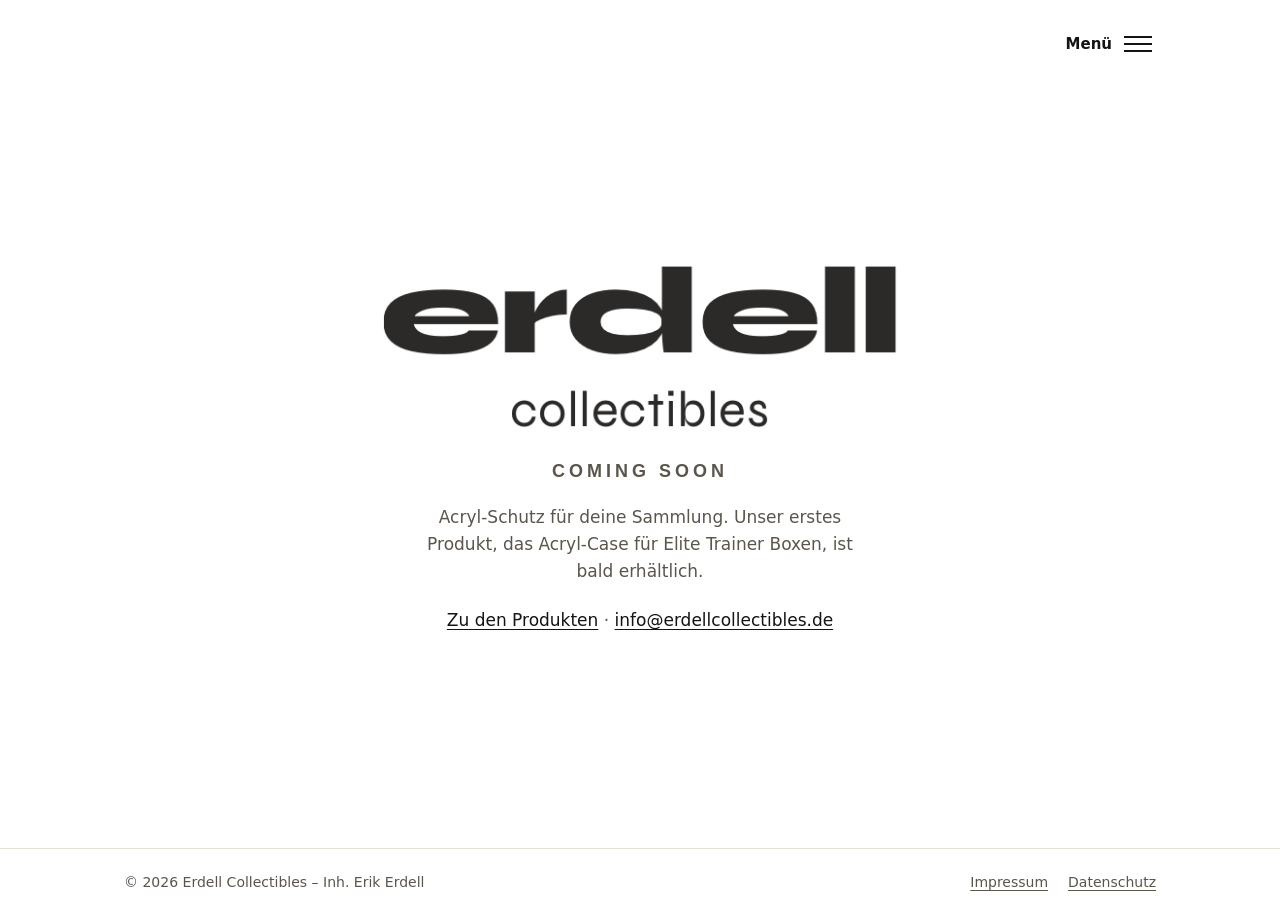
==== index.html @ 95e96be0 "Add files via upload" ====
<!doctype html>
<html lang="de">
<head>
<meta charset="utf-8">
<meta name="viewport" content="width=device-width, initial-scale=1">
<title>Erdell Collectibles – Acryl-Cases für Sammler</title>
<meta name="description" content="Erdell Collectibles: hochwertige Acryl-Schutzcases für Sammler. Bald verfügbar.">
<link rel="icon" type="image/png" href="img/favicon.png">
<link rel="stylesheet" href="css/style.css">
</head>
<body class="home">
<header class="site-header">
  <a class="brand" href="index.html" aria-label="Erdell Collectibles – Startseite"><img src="img/logo.png" alt="erdell collectibles" width="536" height="174"></a>
  <button class="menu-btn" type="button" aria-controls="nav" aria-expanded="false" id="menu-open">Menü <span class="bars" aria-hidden="true"><span></span><span></span><span></span></span></button>
</header>
<div class="nav" id="nav" role="dialog" aria-modal="true" aria-label="Menü">
  <div class="nav-top">
    <a href="index.html"><img src="img/logo.png" alt="erdell collectibles" width="536" height="174"></a>
    <button class="close-btn" type="button" id="menu-close">Schließen ✕</button>
  </div>
  <ul><li><a href="index.html" aria-current="page">Start</a></li><li><a href="produkte.html">Produkte</a></li><li><a href="kontakt.html">Kontakt</a></li><li><a href="impressum.html">Impressum</a></li><li><a href="datenschutz.html">Datenschutz</a></li></ul>
</div>
<main>
<section class="hero">
  <h1 class="sr-only">Erdell Collectibles</h1>
  <img src="img/logo.png" alt="erdell collectibles" width="536" height="174">
  <p class="soon">Coming Soon</p>
  <p>Acryl-Schutz für deine Sammlung. Unser erstes Produkt, das Acryl-Case für Elite Trainer Boxen, ist bald erhältlich.</p>
  <p><a href="produkte.html">Zu den Produkten</a> · <a href="mailto:info@erdellcollectibles.de">info@erdellcollectibles.de</a></p>
</section>
</main>
<footer class="site-footer">
  <div class="wrap">
    <span>© 2026 Erdell Collectibles – Inh. Erik Erdell</span>
    <nav aria-label="Rechtliches"><a href="impressum.html">Impressum</a><a href="datenschutz.html">Datenschutz</a></nav>
  </div>
</footer>
<script>
(function(){var n=document.getElementById('nav'),o=document.getElementById('menu-open'),c=document.getElementById('menu-close');
function s(v){n.classList.toggle('open',v);o.setAttribute('aria-expanded',v);document.body.style.overflow=v?'hidden':'';if(v)c.focus();else o.focus();}
o.addEventListener('click',function(){s(true)});c.addEventListener('click',function(){s(false)});
document.addEventListener('keydown',function(e){if(e.key==='Escape'&&n.classList.contains('open'))s(false)});})();
</script>
</body>
</html>
---- css/style.css ----
/* Erdell Collectibles – Stylesheet
   Schriften: Lege archivo.woff2 und figtree.woff2 in den Ordner /fonts,
   dann werden sie automatisch genutzt (lokal gehostet, DSGVO-freundlich).
   Ohne die Dateien greift eine Systemschrift. */

@font-face {
  font-family: "Archivo";
  src: url("../fonts/archivo.woff2") format("woff2");
  font-weight: 100 900;
  font-stretch: 62% 125%;
  font-display: swap;
}
@font-face {
  font-family: "Figtree";
  src: url("../fonts/figtree.woff2") format("woff2");
  font-weight: 300 900;
  font-display: swap;
}

:root {
  --ink: #161412;
  --muted: #5b554c;
  --line: #e4e0d8;
  --paper: #ffffff;
  --soft: #f6f4ef;
  --display: "Archivo", "Helvetica Neue", Helvetica, Arial, sans-serif;
  --body: "Figtree", system-ui, -apple-system, "Segoe UI", Roboto, sans-serif;
  --wrap: 1080px;
}

* { box-sizing: border-box; }
html { -webkit-text-size-adjust: 100%; }
body {
  margin: 0;
  background: var(--paper);
  color: var(--ink);
  font-family: var(--body);
  font-size: 17px;
  line-height: 1.6;
  display: flex;
  flex-direction: column;
  min-height: 100vh;
}
main { flex: 1; }
a { color: var(--ink); text-underline-offset: 3px; }
a:hover { color: var(--muted); }
img { max-width: 100%; height: auto; display: block; }

.wrap { width: 100%; max-width: var(--wrap); margin: 0 auto; padding: 0 24px; }

/* Header */
.site-header {
  display: flex; align-items: center; justify-content: space-between;
  padding: 22px 24px; max-width: var(--wrap); margin: 0 auto; width: 100%;
}
.site-header .brand img { height: 34px; width: auto; }
.home .site-header .brand { visibility: hidden; }

.menu-btn {
  display: inline-flex; align-items: center; gap: 12px;
  background: none; border: 0; padding: 10px 4px; cursor: pointer;
  font: 600 15px/1 var(--body); color: var(--ink); min-height: 44px;
}
.menu-btn .bars { display: inline-flex; flex-direction: column; gap: 5px; }
.menu-btn .bars span { display: block; width: 28px; height: 2px; background: var(--ink); }

/* Menu overlay */
.nav {
  position: fixed; inset: 0; background: var(--paper); z-index: 50;
  display: none; flex-direction: column; padding: 22px 24px;
}
.nav.open { display: flex; }
.nav-top { display: flex; justify-content: space-between; align-items: center; max-width: var(--wrap); width: 100%; margin: 0 auto; }
.nav-top img { height: 34px; width: auto; }
.nav ul {
  list-style: none; margin: 0 auto; padding: 0; flex: 1;
  display: flex; flex-direction: column; justify-content: center; gap: 18px;
  max-width: var(--wrap); width: 100%;
}
.nav ul a {
  font: 800 clamp(34px, 7vw, 64px)/1.05 var(--display); font-stretch: 125%;
  text-decoration: none; letter-spacing: -0.5px;
}
.nav ul a[aria-current="page"] { text-decoration: underline; text-decoration-thickness: 3px; }
.close-btn { background: none; border: 0; font: 600 15px var(--body); cursor: pointer; min-height: 44px; padding: 10px 4px; color: var(--ink); }

/* Home */
.hero {
  min-height: calc(100vh - 180px);
  display: flex; flex-direction: column; align-items: center; justify-content: center;
  text-align: center; padding: 40px 24px; gap: 22px;
}
.hero img { width: min(520px, 80vw); }
.hero .soon { font: 700 18px var(--display); font-stretch: 125%; letter-spacing: 4px; text-transform: uppercase; margin: 8px 0 0; }
.hero p { margin: 0; color: var(--muted); max-width: 440px; }

/* Page headings */
.page-head { padding-top: 40px; padding-bottom: 10px; }
.sr-only { position: absolute; width: 1px; height: 1px; overflow: hidden; clip: rect(0 0 0 0); white-space: nowrap; }
h1, h2, h3 { font-family: var(--display); font-stretch: 125%; font-weight: 800; letter-spacing: -0.5px; line-height: 1.05; margin: 0 0 14px; }
h1 { font-size: clamp(34px, 6vw, 58px); }
h2 { font-size: clamp(26px, 4vw, 38px); }
h3 { font-size: 20px; }
.lead { font-size: 20px; color: var(--muted); max-width: 640px; margin: 0; }

section { padding: 40px 0; }
.band { background: var(--soft); }

/* Product */
.product { display: grid; grid-template-columns: minmax(0, 1fr) minmax(0, 1.2fr); gap: 48px; align-items: center; }
.product svg { width: 100%; max-width: 300px; height: auto; margin: 0 auto; display: block; color: var(--ink); }
.badge { display: inline-block; font: 700 12px var(--display); font-stretch: 125%; letter-spacing: 3px; text-transform: uppercase; border: 1.5px solid var(--ink); padding: 6px 10px; margin-bottom: 16px; }
.features { list-style: none; padding: 0; margin: 24px 0; display: grid; gap: 14px; }
.features li { display: flex; gap: 14px; align-items: center; }
.features .ico { width: 52px; height: 52px; flex-shrink: 0; border: 2px solid var(--ink); border-radius: 8px; display: flex; align-items: center; justify-content: center; }
.features strong { display: block; font-family: var(--display); font-stretch: 125%; font-size: 15px; text-transform: uppercase; letter-spacing: 0.4px; }
.features span { color: var(--muted); font-size: 15px; }
.note { font-size: 13px; color: var(--muted); }

.cards { display: grid; grid-template-columns: repeat(3, minmax(0, 1fr)); gap: 20px; }
.card { background: var(--paper); border: 1px solid var(--line); padding: 26px; display: flex; flex-direction: column; gap: 8px; }
.card .tag { font: 700 11px var(--display); font-stretch: 125%; letter-spacing: 3px; text-transform: uppercase; color: var(--muted); }
.card p { margin: 0; color: var(--muted); font-size: 15px; }

/* Contact */
.contact-grid { display: grid; grid-template-columns: minmax(0, 1fr) minmax(0, 1fr); gap: 48px; align-items: start; }
.mail { font: 800 clamp(20px, 3vw, 28px) var(--display); font-stretch: 110%; word-break: break-word; }
.portrait { aspect-ratio: 4 / 5; background: var(--soft); overflow: hidden; }
.portrait img { width: 100%; height: 100%; object-fit: cover; }

/* Legal */
.legal { max-width: 760px; }
.legal h2 { font-size: 22px; margin-top: 34px; }
.legal p, .legal li { color: #2b2824; }

/* Footer */
.site-footer { border-top: 1px solid var(--line); margin-top: 40px; }
.site-footer .wrap { display: flex; justify-content: space-between; align-items: center; gap: 16px; padding-top: 22px; padding-bottom: 22px; font-size: 14px; color: var(--muted); flex-wrap: wrap; }
.site-footer nav { display: flex; gap: 20px; }
.site-footer a { color: var(--muted); }

@media (max-width: 760px) {
  body { font-size: 16px; }
  .product, .contact-grid { grid-template-columns: minmax(0, 1fr); gap: 28px; }
  .cards { grid-template-columns: minmax(0, 1fr); }
  .portrait { max-width: 320px; }
}

/* Form */
.form { display: grid; gap: 8px; max-width: 520px; }
.form label { font-weight: 600; font-size: 15px; margin-top: 8px; }
.form input, .form select, .form textarea {
  font: inherit; color: var(--ink); background: var(--paper);
  border: 1.5px solid #c9c3b8; border-radius: 6px; padding: 12px 14px; width: 100%; min-height: 48px;
}
.form input:focus, .form select:focus, .form textarea:focus { outline: 2px solid var(--ink); outline-offset: 1px; border-color: var(--ink); }
.form .hp { position: absolute; left: -10000px; width: 1px; height: 1px; overflow: hidden; }
.btn { justify-self: start; margin-top: 8px; background: var(--ink); color: var(--paper); border: 0; border-radius: 6px; padding: 14px 24px; min-height: 48px; font: 700 15px var(--body); cursor: pointer; }
.btn:hover { background: #3a3631; }
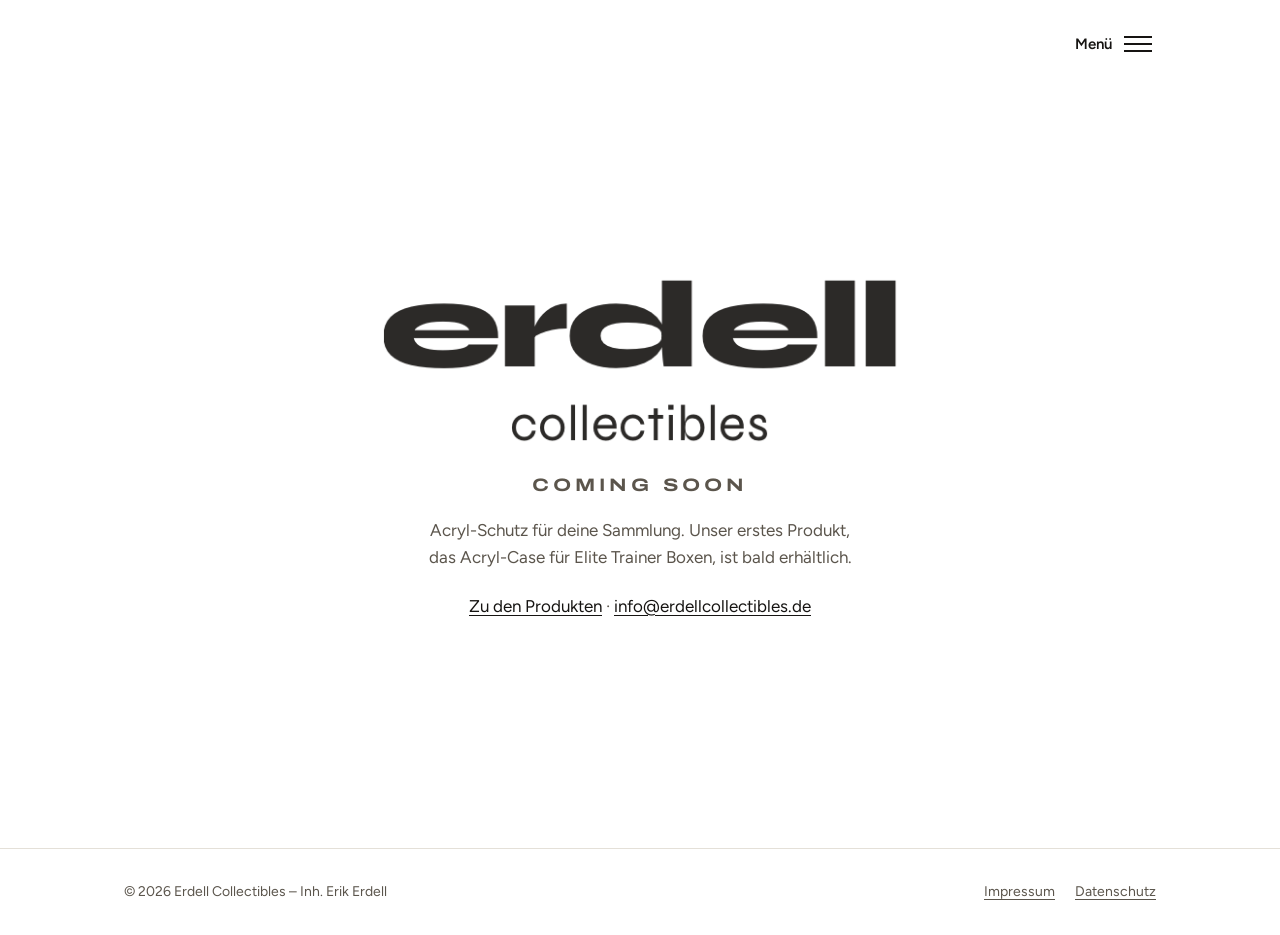
==== commit 1037e1e4: "3D-Ansicht des ETB Case, Schriften und Barrierefreiheit - Produktseite: interaktive 3D-Ansicht (Ausp" ====
--- a/index.html
+++ b/index.html
@@ -35,11 +35,6 @@
     <nav aria-label="Rechtliches"><a href="impressum.html">Impressum</a><a href="datenschutz.html">Datenschutz</a></nav>
   </div>
 </footer>
-<script>
-(function(){var n=document.getElementById('nav'),o=document.getElementById('menu-open'),c=document.getElementById('menu-close');
-function s(v){n.classList.toggle('open',v);o.setAttribute('aria-expanded',v);document.body.style.overflow=v?'hidden':'';if(v)c.focus();else o.focus();}
-o.addEventListener('click',function(){s(true)});c.addEventListener('click',function(){s(false)});
-document.addEventListener('keydown',function(e){if(e.key==='Escape'&&n.classList.contains('open'))s(false)});})();
-</script>
+<script src="js/menu.js" defer></script>
 </body>
 </html>
--- a/css/style.css
+++ b/css/style.css
@@ -1,7 +1,6 @@
 /* Erdell Collectibles – Stylesheet
-   Schriften: Lege archivo.woff2 und figtree.woff2 in den Ordner /fonts,
-   dann werden sie automatisch genutzt (lokal gehostet, DSGVO-freundlich).
-   Ohne die Dateien greift eine Systemschrift. */
+   Schriften: Archivo und Figtree liegen lokal in /fonts (SIL Open Font License,
+   Lizenztexte daneben). Kein Abruf bei Google, DSGVO-freundlich. */
 
 @font-face {
   font-family: "Archivo";
@@ -44,6 +43,8 @@
 main { flex: 1; }
 a { color: var(--ink); text-underline-offset: 3px; }
 a:hover { color: var(--muted); }
+:focus-visible { outline: 2px solid var(--ink); outline-offset: 3px; }
+::selection { background: var(--ink); color: var(--paper); }
 img { max-width: 100%; height: auto; display: block; }
 
 .wrap { width: 100%; max-width: var(--wrap); margin: 0 auto; padding: 0 24px; }
@@ -119,7 +120,6 @@
 
 .cards { display: grid; grid-template-columns: repeat(3, minmax(0, 1fr)); gap: 20px; }
 .card { background: var(--paper); border: 1px solid var(--line); padding: 26px; display: flex; flex-direction: column; gap: 8px; }
-.card .tag { font: 700 11px var(--display); font-stretch: 125%; letter-spacing: 3px; text-transform: uppercase; color: var(--muted); }
 .card p { margin: 0; color: var(--muted); font-size: 15px; }
 
 /* Contact */
@@ -127,6 +127,7 @@
 .mail { font: 800 clamp(20px, 3vw, 28px) var(--display); font-stretch: 110%; word-break: break-word; }
 .portrait { aspect-ratio: 4 / 5; background: var(--soft); overflow: hidden; }
 .portrait img { width: 100%; height: 100%; object-fit: cover; }
+.contact-grid h2.sub { font-size: 20px; margin-top: 34px; }
 
 /* Legal */
 .legal { max-width: 760px; }
@@ -137,6 +138,7 @@
 .site-footer { border-top: 1px solid var(--line); margin-top: 40px; }
 .site-footer .wrap { display: flex; justify-content: space-between; align-items: center; gap: 16px; padding-top: 22px; padding-bottom: 22px; font-size: 14px; color: var(--muted); flex-wrap: wrap; }
 .site-footer nav { display: flex; gap: 20px; }
+.site-footer nav a { display: inline-block; padding: 10px 0; }
 .site-footer a { color: var(--muted); }
 
 @media (max-width: 760px) {
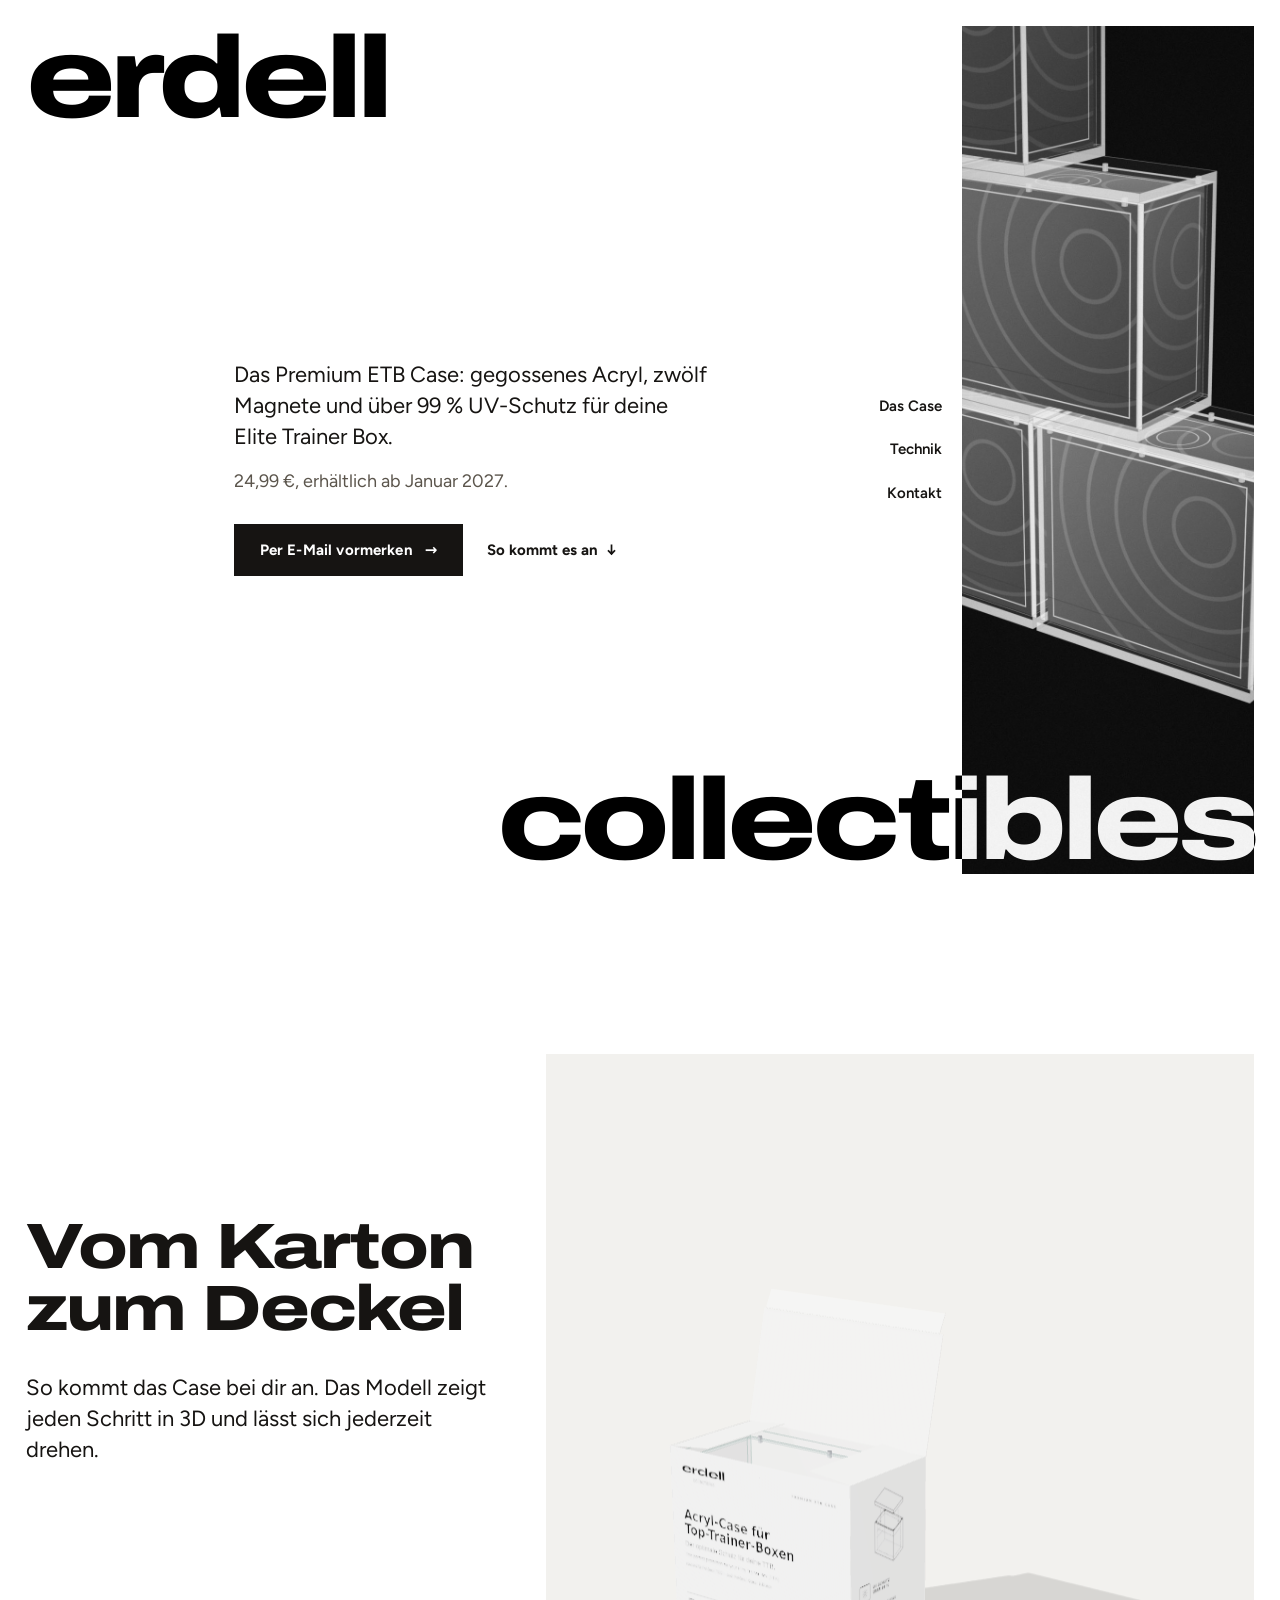
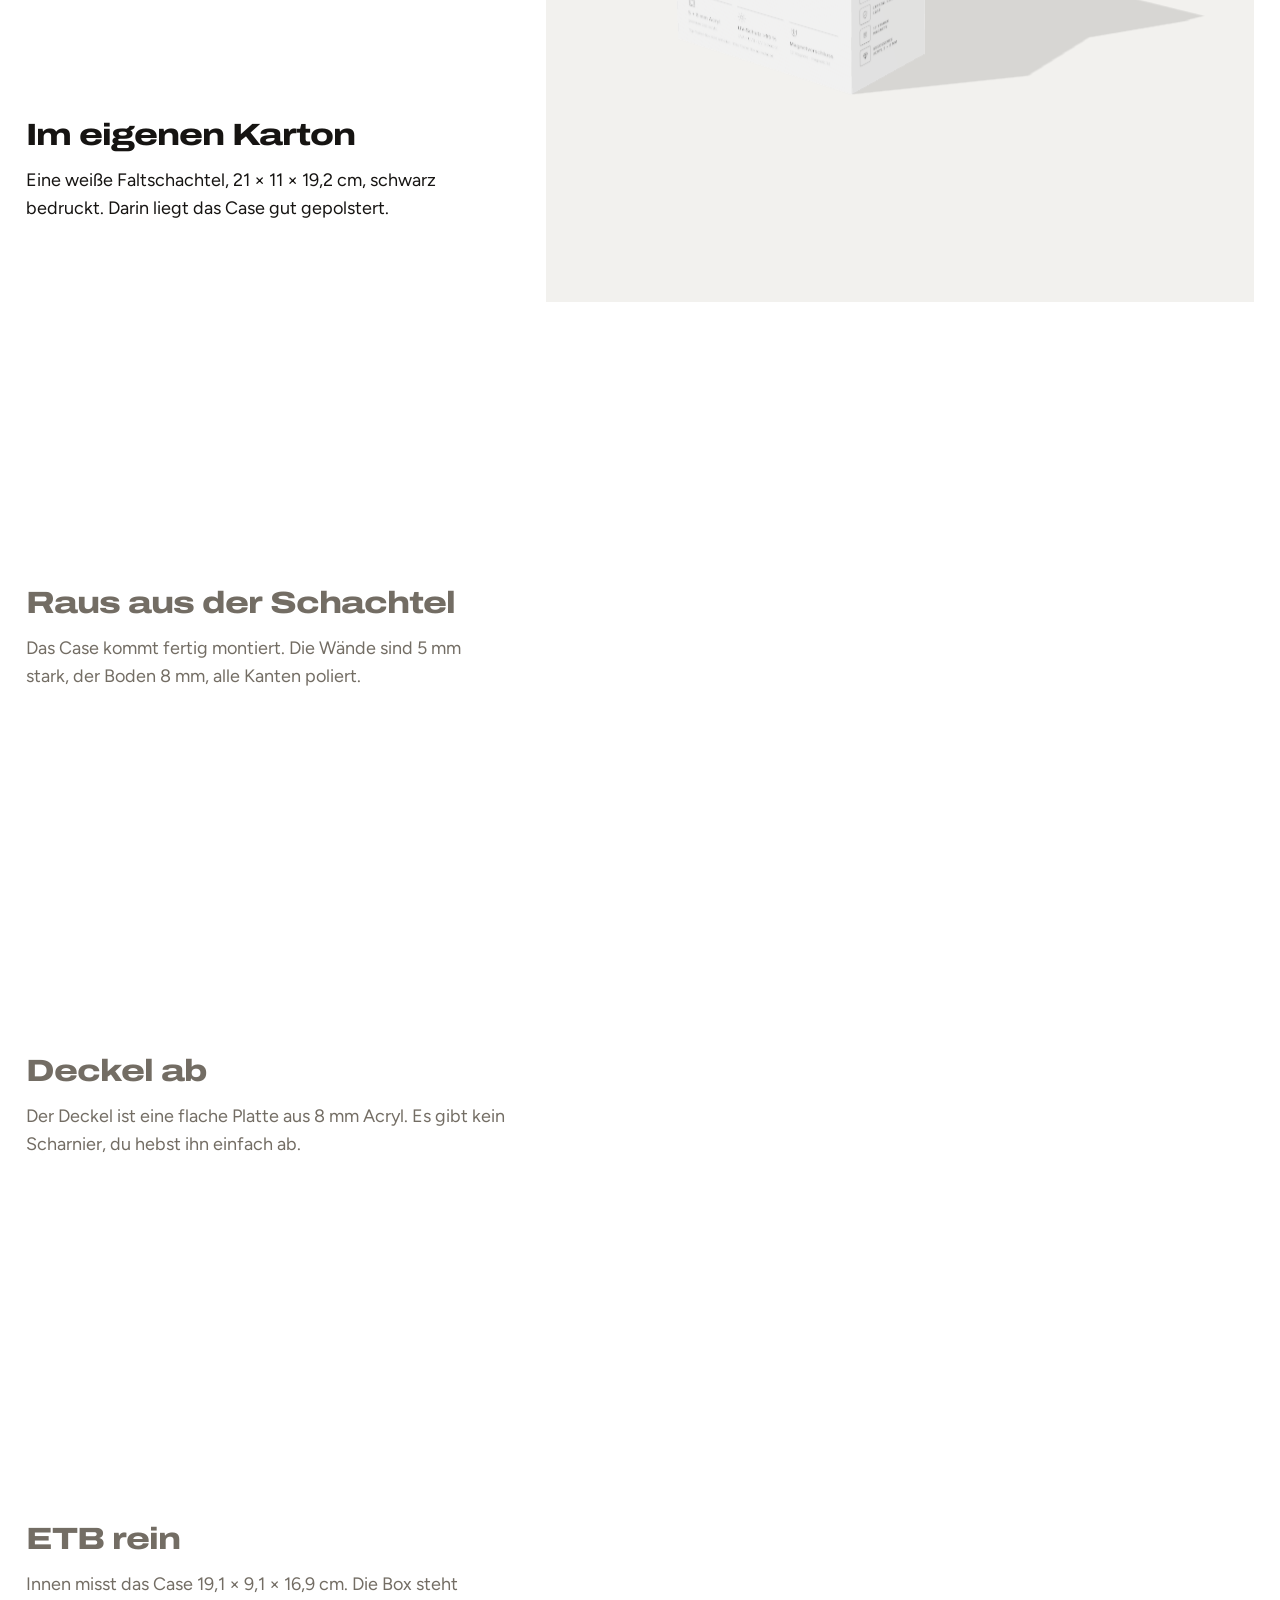
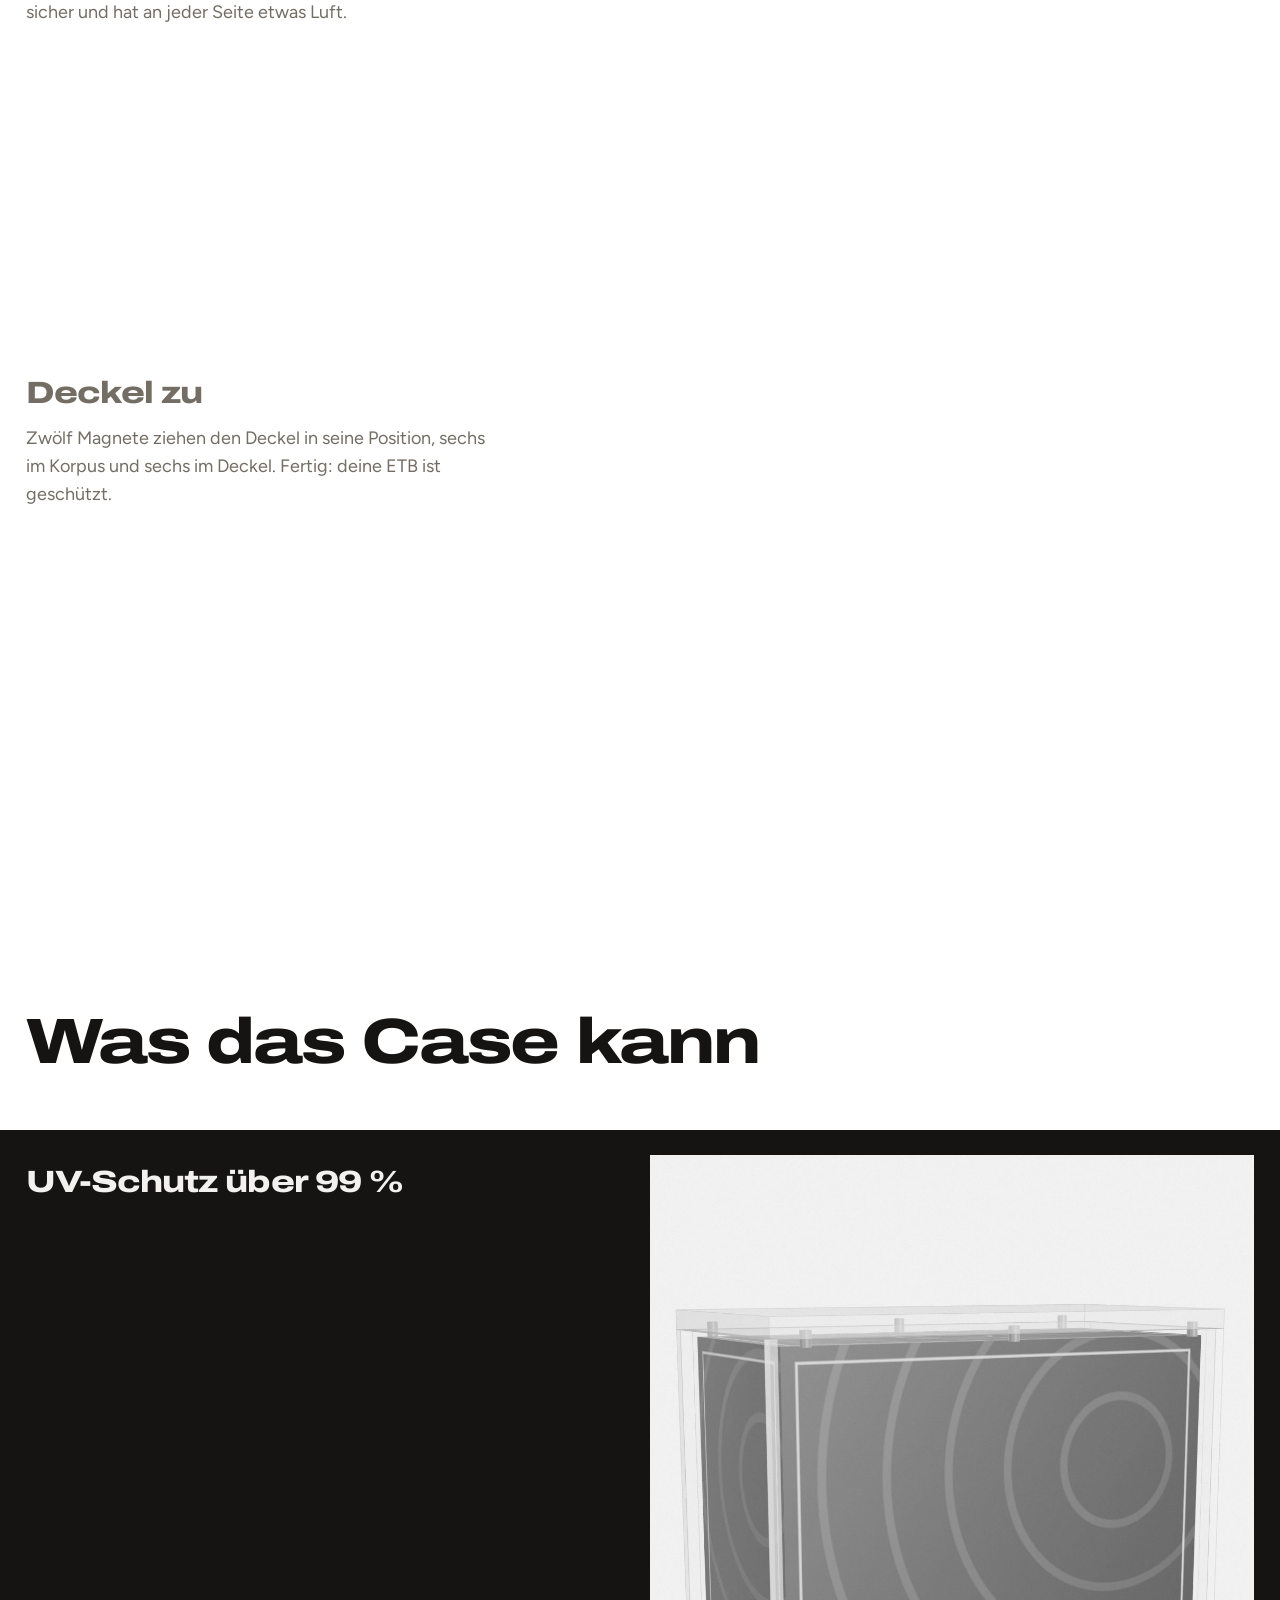
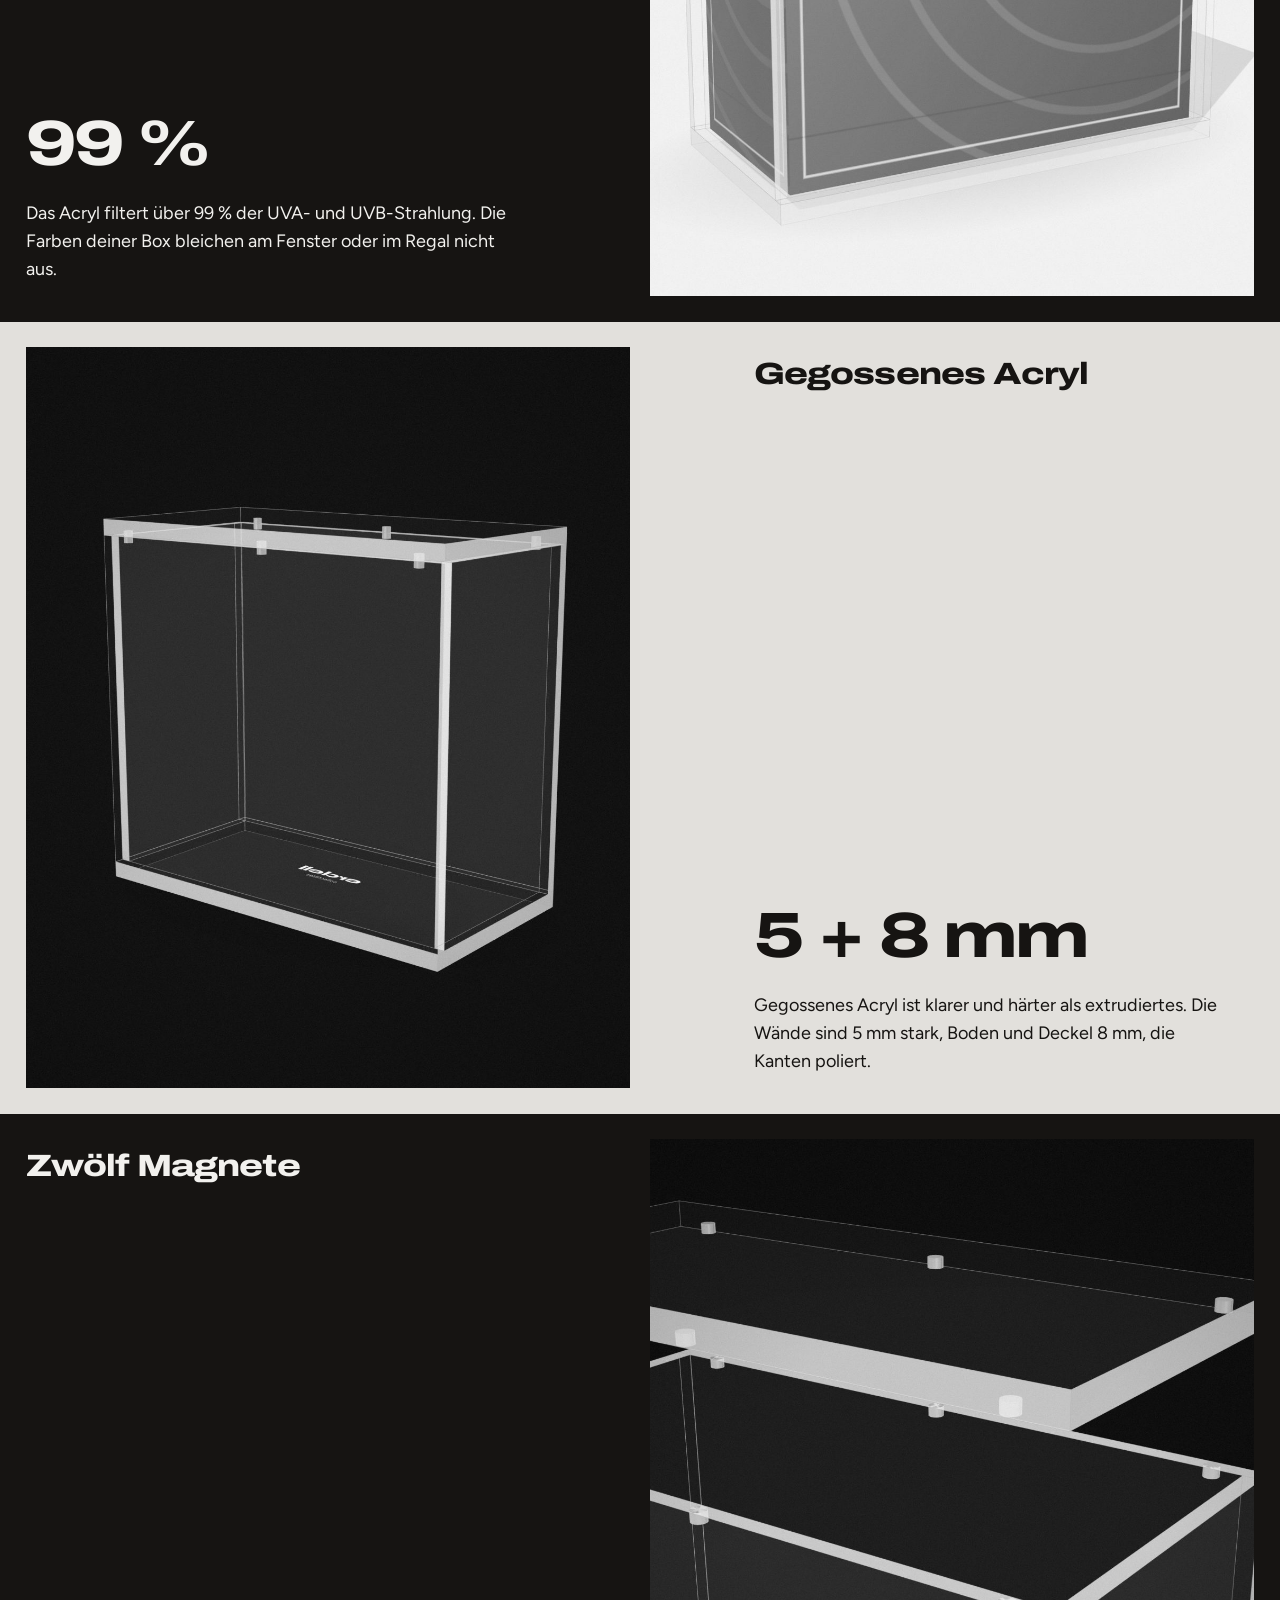
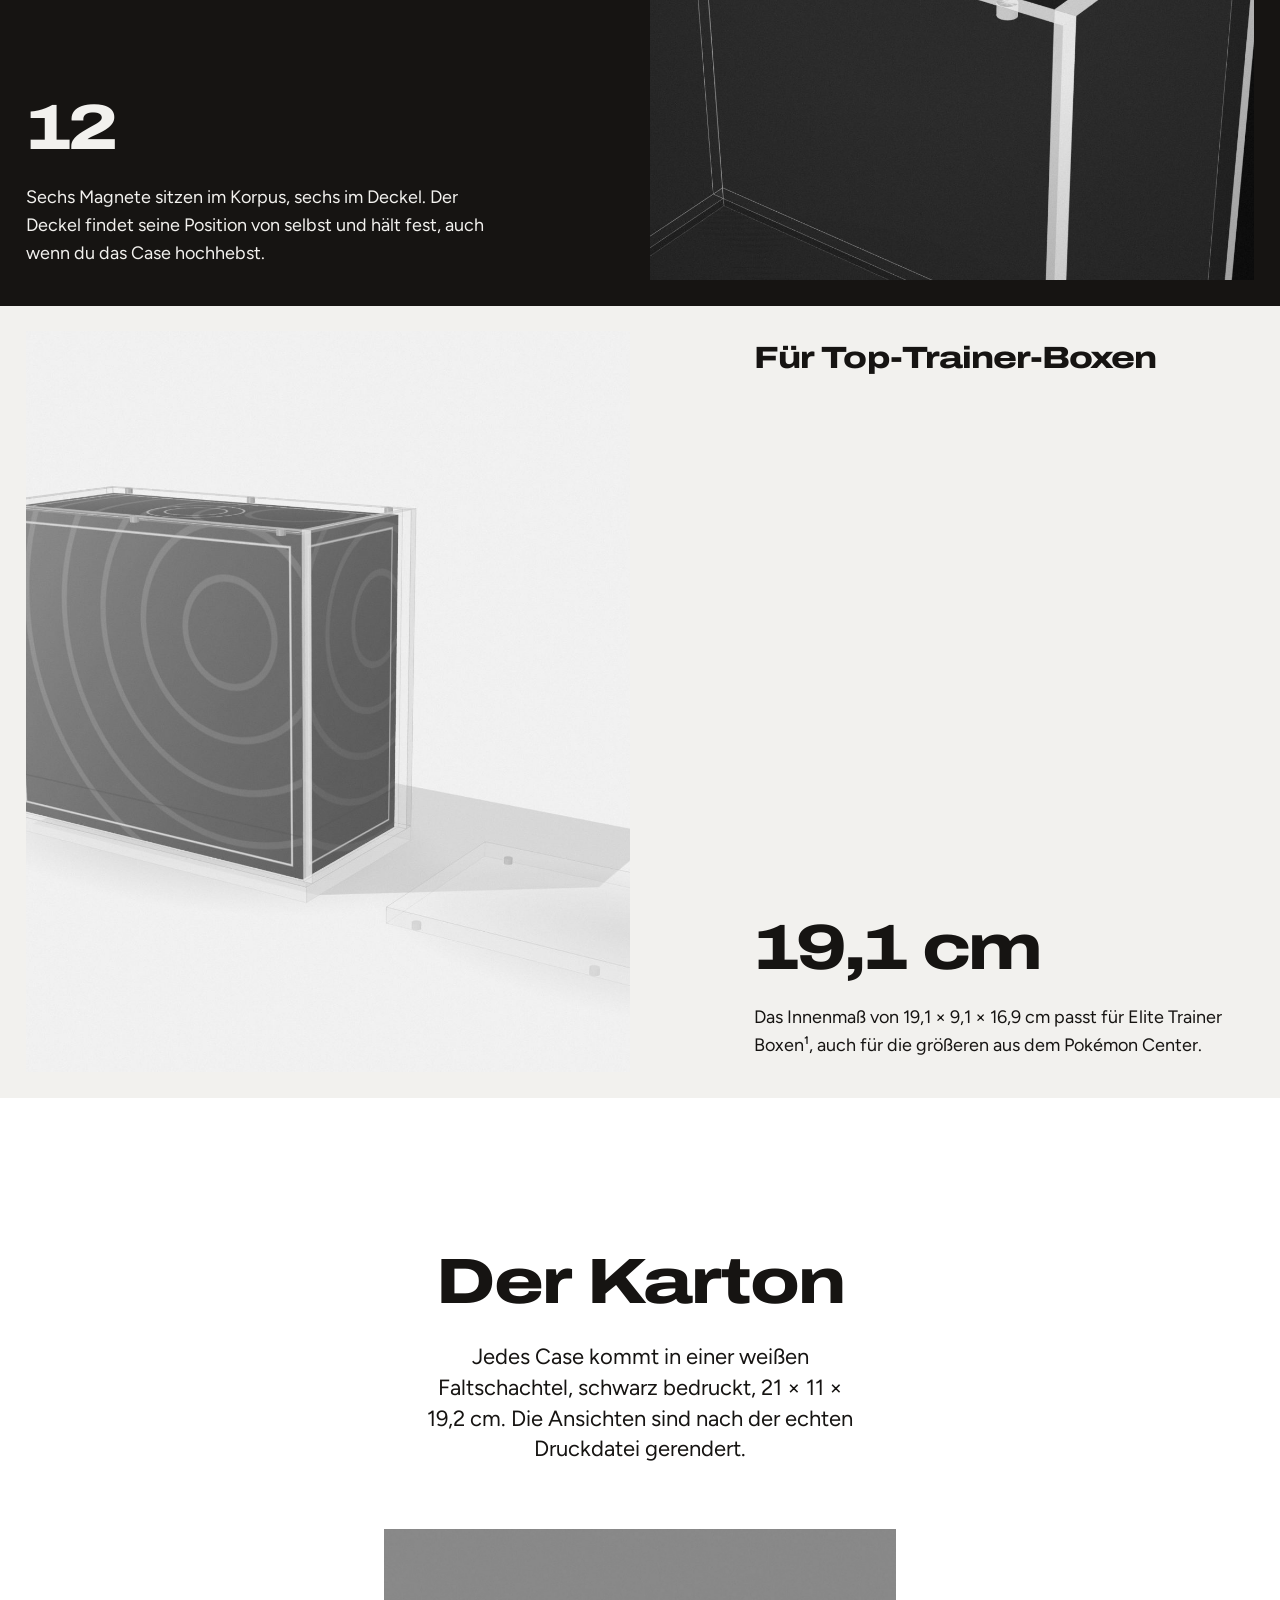
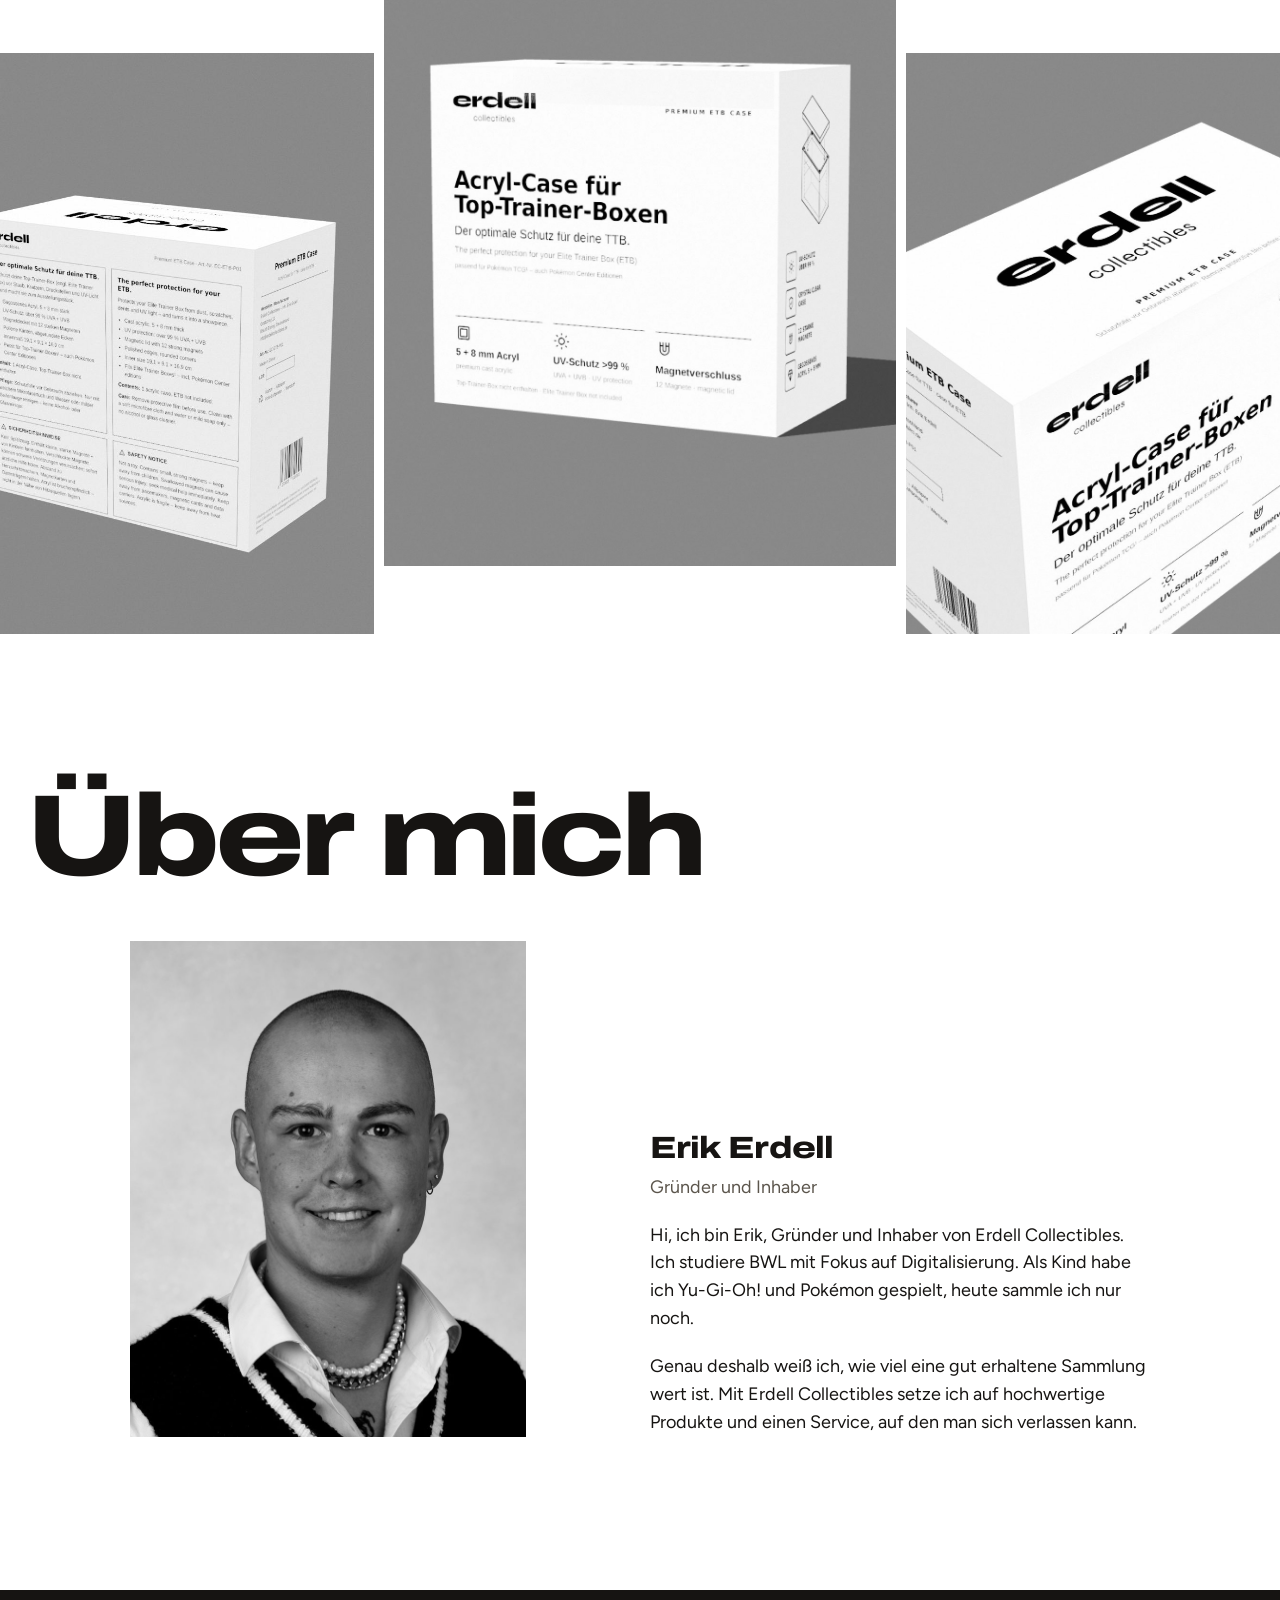
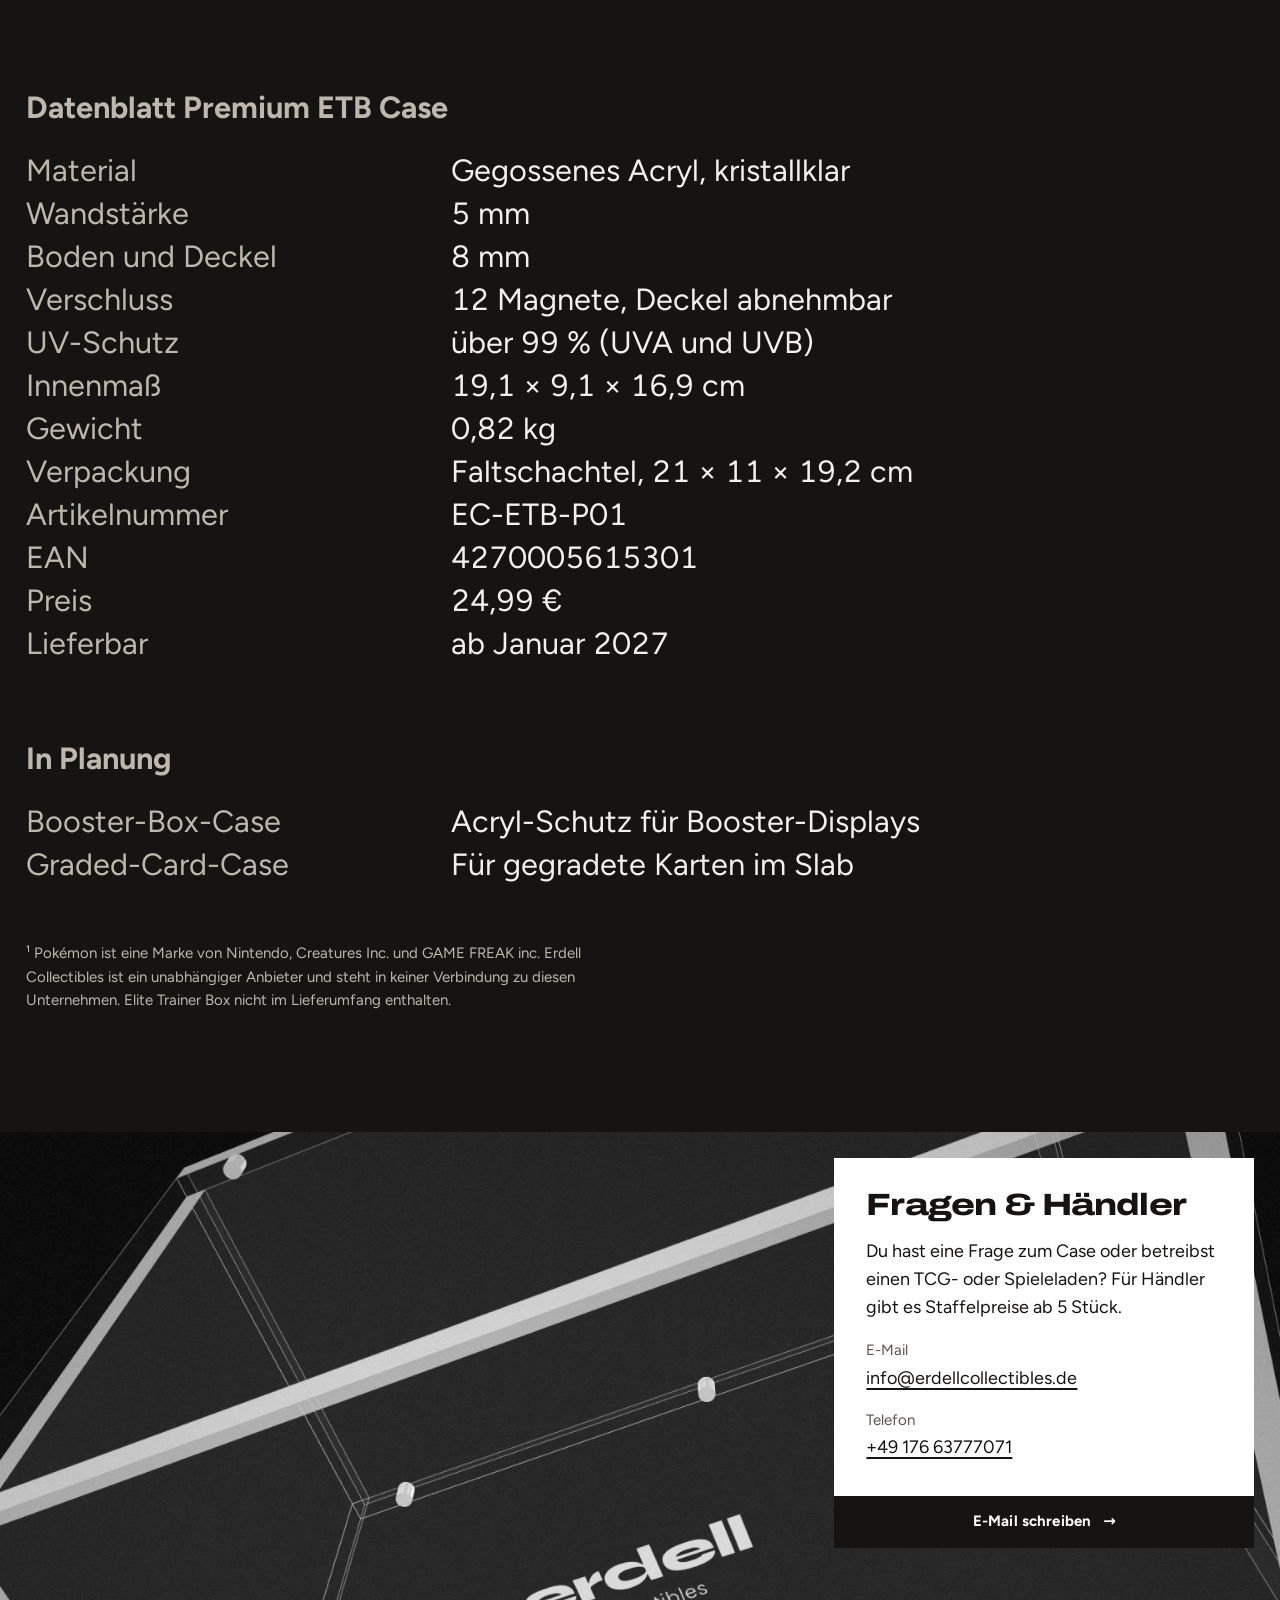
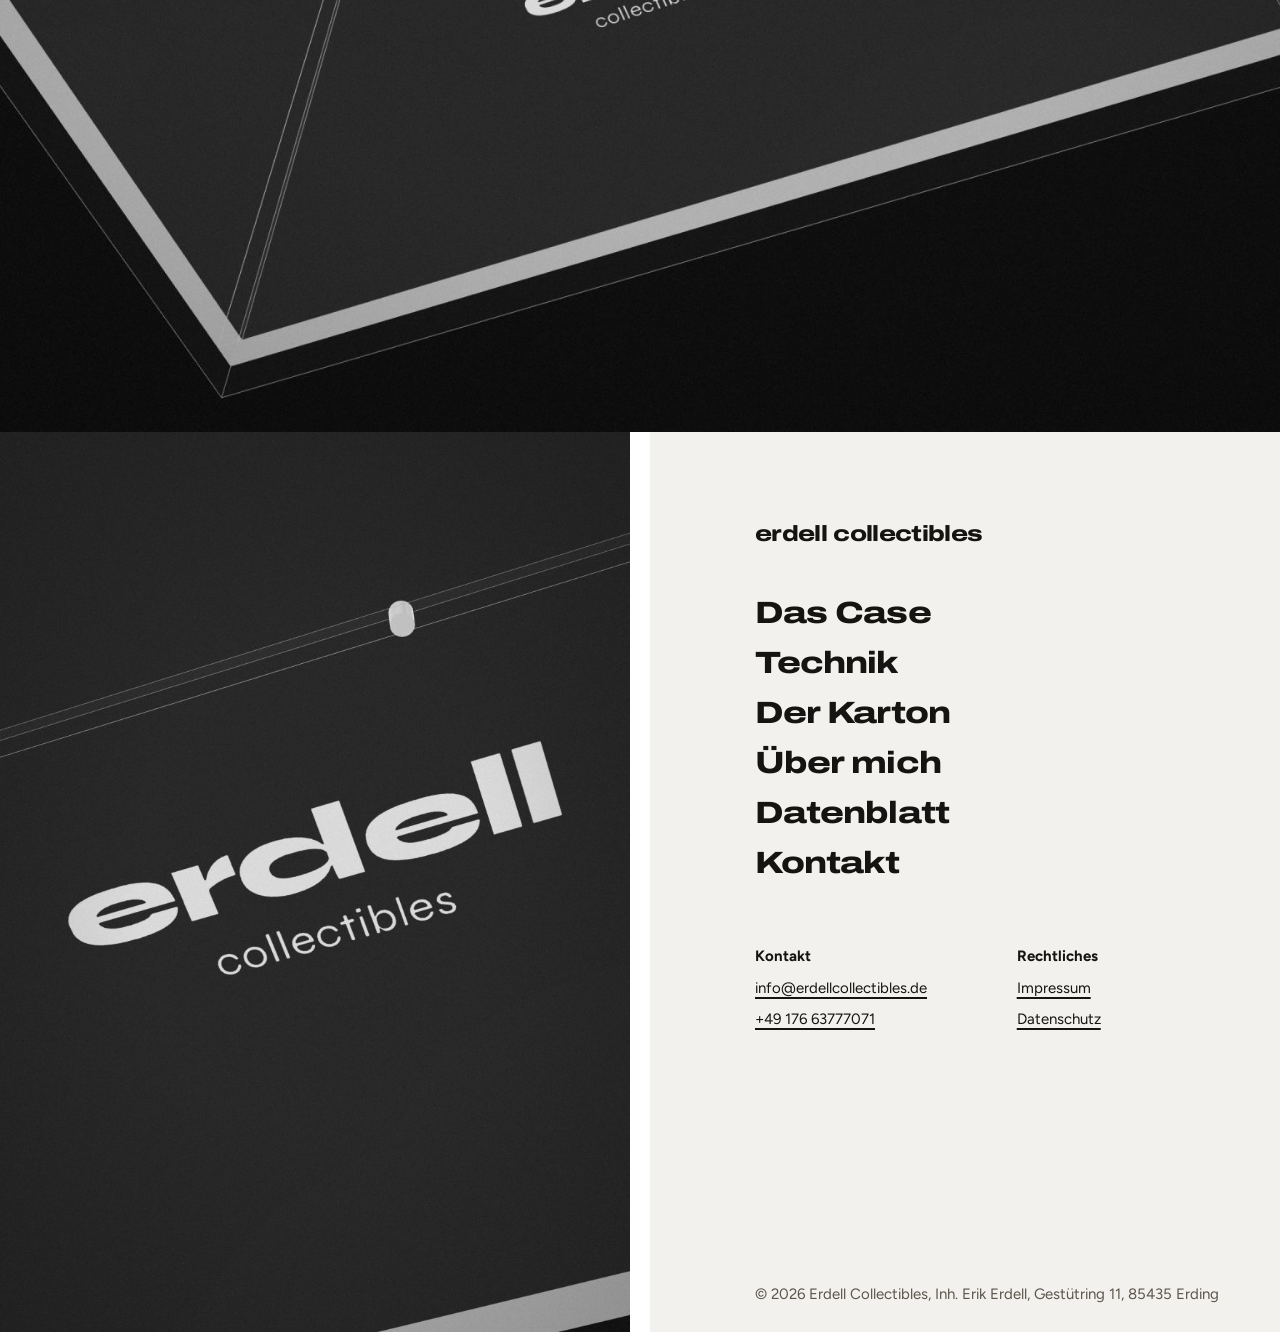
==== commit 118e7cbd: "Redesign: Startseite als One-Pager mit angehefteter 3D-Ansicht - Neue Startseite mit Pyramide aus se" ====
--- a/index.html
+++ b/index.html
@@ -3,38 +3,225 @@
 <head>
 <meta charset="utf-8">
 <meta name="viewport" content="width=device-width, initial-scale=1">
-<title>Erdell Collectibles – Acryl-Cases für Sammler</title>
-<meta name="description" content="Erdell Collectibles: hochwertige Acryl-Schutzcases für Sammler. Bald verfügbar.">
+<title>Erdell Collectibles – Premium ETB Case aus Acryl</title>
+<meta name="description" content="Das Premium ETB Case von Erdell Collectibles: gegossenes Acryl, zwölf Magnete und über 99 % UV-Schutz für deine Elite Trainer Box. 24,99 €, erhältlich ab Januar 2027.">
 <link rel="icon" type="image/png" href="img/favicon.png">
+<link rel="preload" href="fonts/archivo.woff2" as="font" type="font/woff2" crossorigin>
 <link rel="stylesheet" href="css/style.css">
+<link rel="stylesheet" href="erdell-3d/case3d.css">
+<script>document.documentElement.classList.add('js');</script>
 </head>
-<body class="home">
-<header class="site-header">
-  <a class="brand" href="index.html" aria-label="Erdell Collectibles – Startseite"><img src="img/logo.png" alt="erdell collectibles" width="536" height="174"></a>
-  <button class="menu-btn" type="button" aria-controls="nav" aria-expanded="false" id="menu-open">Menü <span class="bars" aria-hidden="true"><span></span><span></span><span></span></span></button>
-</header>
+<body>
+<a class="skip" href="#case">Zum Inhalt springen</a>
+
 <div class="nav" id="nav" role="dialog" aria-modal="true" aria-label="Menü">
   <div class="nav-top">
-    <a href="index.html"><img src="img/logo.png" alt="erdell collectibles" width="536" height="174"></a>
-    <button class="close-btn" type="button" id="menu-close">Schließen ✕</button>
-  </div>
-  <ul><li><a href="index.html" aria-current="page">Start</a></li><li><a href="produkte.html">Produkte</a></li><li><a href="kontakt.html">Kontakt</a></li><li><a href="impressum.html">Impressum</a></li><li><a href="datenschutz.html">Datenschutz</a></li></ul>
+    <a class="wordmark" href="#top">erdell</a>
+    <button class="close-btn" type="button" id="menu-close">Schließen</button>
+  </div>
+  <ul>
+    <li><a href="#case">Das Case</a></li>
+    <li><a href="#technik">Technik</a></li>
+    <li><a href="#karton">Der Karton</a></li>
+    <li><a href="#ueber">Über mich</a></li>
+    <li><a href="#kontakt">Kontakt</a></li>
+  </ul>
 </div>
-<main>
-<section class="hero">
-  <h1 class="sr-only">Erdell Collectibles</h1>
-  <img src="img/logo.png" alt="erdell collectibles" width="536" height="174">
-  <p class="soon">Coming Soon</p>
-  <p>Acryl-Schutz für deine Sammlung. Unser erstes Produkt, das Acryl-Case für Elite Trainer Boxen, ist bald erhältlich.</p>
-  <p><a href="produkte.html">Zu den Produkten</a> · <a href="mailto:info@erdellcollectibles.de">info@erdellcollectibles.de</a></p>
+
+<main id="top">
+<section class="hero" aria-labelledby="titel">
+  <div class="grid">
+    <div class="hero-panel">
+      <div class="hero-copy">
+        <p class="lead rise" style="--d:2">Das Premium ETB Case: gegossenes Acryl, zwölf Magnete und über 99&nbsp;% UV-Schutz für deine Elite Trainer Box.</p>
+        <p class="fine rise" style="--d:3">24,99&nbsp;€, erhältlich ab Januar 2027.</p>
+        <div class="hero-actions rise" style="--d:4">
+          <a class="btn" href="mailto:info@erdellcollectibles.de?subject=Vormerken%3A%20Premium%20ETB%20Case">Per E-Mail vormerken <span class="arrow" aria-hidden="true">→</span></a>
+          <a class="link-arrow" href="#case">So kommt es an <span aria-hidden="true">↓</span></a>
+        </div>
+      </div>
+      <nav aria-label="Abschnitte">
+        <ul class="hero-links">
+          <li><a href="#case">Das Case</a></li>
+          <li><a href="#technik">Technik</a></li>
+          <li><a href="#kontakt">Kontakt</a></li>
+        </ul>
+      </nav>
+    </div>
+    <div class="hero-media">
+      <img src="img/hero.jpg" alt="Sechs Premium ETB Cases mit Top-Trainer-Boxen, als Pyramide gestapelt" width="900" height="1800" fetchpriority="high">
+    </div>
+  </div>
+  <h1 class="hero-name" id="titel"><span class="a">erdell</span> <span class="b">collectibles</span></h1>
+  <button class="menu-btn hero-menu" type="button" aria-controls="nav" aria-expanded="false" id="menu-open">Menü</button>
+</section>
+
+<section id="case" class="story-sec" aria-labelledby="case-t">
+  <div class="grid story">
+    <div class="story-stage">
+      <div class="ec3d ec3d--story" data-erdell-3d>
+        <noscript><img src="img/case-etb.jpg" alt="Das Premium ETB Case mit einer Elite Trainer Box darin, der Deckel liegt daneben" width="1400" height="1400"></noscript>
+      </div>
+    </div>
+    <div class="story-text">
+      <div class="story-head">
+        <h2 id="case-t" class="rise">Vom Karton zum Deckel</h2>
+        <p class="lead rise" style="--d:1">So kommt das Case bei dir an. Das Modell zeigt jeden Schritt in 3D und lässt sich jederzeit drehen.</p>
+      </div>
+      <ol class="story-steps">
+        <li class="step is-active">
+          <h3>Im eigenen Karton</h3>
+          <p>Eine weiße Faltschachtel, 21 × 11 × 19,2&nbsp;cm, schwarz bedruckt. Darin liegt das Case gut gepolstert.</p>
+        </li>
+        <li class="step">
+          <h3>Raus aus der Schachtel</h3>
+          <p>Das Case kommt fertig montiert. Die Wände sind 5&nbsp;mm stark, der Boden 8&nbsp;mm, alle Kanten poliert.</p>
+        </li>
+        <li class="step">
+          <h3>Deckel ab</h3>
+          <p>Der Deckel ist eine flache Platte aus 8&nbsp;mm Acryl. Es gibt kein Scharnier, du hebst ihn einfach ab.</p>
+        </li>
+        <li class="step">
+          <h3>ETB rein</h3>
+          <p>Innen misst das Case 19,1 × 9,1 × 16,9&nbsp;cm. Die Box steht sicher und hat an jeder Seite etwas Luft.</p>
+        </li>
+        <li class="step">
+          <h3>Deckel zu</h3>
+          <p>Zwölf Magnete ziehen den Deckel in seine Position, sechs im Korpus und sechs im Deckel. Fertig: deine ETB ist geschützt.</p>
+        </li>
+      </ol>
+    </div>
+  </div>
+</section>
+
+<section id="technik" aria-labelledby="technik-t">
+  <div class="grid sheets-head">
+    <h2 id="technik-t" class="rise">Was das Case kann</h2>
+  </div>
+  <div class="bands">
+    <article class="band is-ink on-ink">
+      <h3>UV-Schutz über 99&nbsp;%</h3>
+      <p><span class="num">99&nbsp;%</span>Das Acryl filtert über 99&nbsp;% der UVA- und UVB-Strahlung. Die Farben deiner Box bleichen am Fenster oder im Regal nicht aus.</p>
+      <figure class="figure">
+        <img src="img/case-uv.jpg" alt="Das geschlossene Case mit einer Elite Trainer Box darin" width="1400" height="1400" loading="lazy">
+      </figure>
+    </article>
+    <article class="band is-stone">
+      <h3>Gegossenes Acryl</h3>
+      <p><span class="num">5 + 8&nbsp;mm</span>Gegossenes Acryl ist klarer und härter als extrudiertes. Die Wände sind 5&nbsp;mm stark, Boden und Deckel 8&nbsp;mm, die Kanten poliert.</p>
+      <figure class="figure">
+        <img src="img/case-acryl.jpg" alt="Das leere Case aus klarem Acryl auf dunklem Grund" width="1400" height="1400" loading="lazy">
+      </figure>
+    </article>
+    <article class="band is-ink on-ink">
+      <h3>Zwölf Magnete</h3>
+      <p><span class="num">12</span>Sechs Magnete sitzen im Korpus, sechs im Deckel. Der Deckel findet seine Position von selbst und hält fest, auch wenn du das Case hochhebst.</p>
+      <figure class="figure">
+        <img src="img/case-magnete.jpg" alt="Der angehobene Deckel über dem Case, Magnete in Deckel und Oberkante" width="1400" height="1400" loading="lazy">
+      </figure>
+    </article>
+    <article class="band is-soft">
+      <h3>Für Top-Trainer-Boxen</h3>
+      <p><span class="num">19,1&nbsp;cm</span>Das Innenmaß von 19,1 × 9,1 × 16,9&nbsp;cm passt für Elite Trainer Boxen¹, auch für die größeren aus dem Pokémon Center.</p>
+      <figure class="figure">
+        <img src="img/case-etb.jpg" alt="Eine Elite Trainer Box im Case, der Deckel liegt daneben" width="1400" height="1400" loading="lazy">
+      </figure>
+    </article>
+  </div>
+</section>
+
+<section id="karton" class="carton" aria-labelledby="karton-t">
+  <div class="carton-head">
+    <h2 id="karton-t" class="rise">Der Karton</h2>
+    <p class="lead rise" style="--d:1">Jedes Case kommt in einer weißen Faltschachtel, schwarz bedruckt, 21 × 11 × 19,2&nbsp;cm. Die Ansichten sind nach der echten Druckdatei gerendert.</p>
+  </div>
+  <div class="triptych">
+    <figure class="side"><img src="img/karton-rueck.jpg" alt="Der Karton von hinten mit Produktinfos und Strichcode" width="800" height="1178" loading="lazy"></figure>
+    <figure class="mid"><img src="img/karton-front.jpg" alt="Der Karton von vorn" width="1080" height="1350" loading="lazy"></figure>
+    <figure class="side"><img src="img/karton-oben.jpg" alt="Der Karton von oben mit Logo auf dem Deckel" width="920" height="1345" loading="lazy"></figure>
+  </div>
+</section>
+
+<section id="ueber" class="about" aria-labelledby="ueber-t">
+  <div class="grid">
+    <h2 id="ueber-t" class="rise">Über mich</h2>
+    <figure class="about-photo rise" style="--d:1">
+      <img src="img/erik-sw.jpg" alt="Erik Erdell, Gründer von Erdell Collectibles" width="800" height="1000" loading="lazy">
+    </figure>
+    <div class="about-text rise" style="--d:2">
+      <p class="name">Erik Erdell</p>
+      <p class="role">Gründer und Inhaber</p>
+      <p>Hi, ich bin Erik, Gründer und Inhaber von Erdell Collectibles. Ich studiere BWL mit Fokus auf Digitalisierung. Als Kind habe ich Yu-Gi-Oh! und Pokémon gespielt, heute sammle ich nur noch.</p>
+      <p>Genau deshalb weiß ich, wie viel eine gut erhaltene Sammlung wert ist. Mit Erdell Collectibles setze ich auf hochwertige Produkte und einen Service, auf den man sich verlassen kann.</p>
+    </div>
+  </div>
+</section>
+
+<section id="datenblatt" class="specs is-ink on-ink" aria-labelledby="datenblatt-t">
+  <h2 id="datenblatt-t">Datenblatt Premium ETB Case</h2>
+  <dl>
+    <div class="row"><dt>Material</dt><dd>Gegossenes Acryl, kristallklar</dd></div>
+    <div class="row"><dt>Wandstärke</dt><dd>5&nbsp;mm</dd></div>
+    <div class="row"><dt>Boden und Deckel</dt><dd>8&nbsp;mm</dd></div>
+    <div class="row"><dt>Verschluss</dt><dd>12 Magnete, Deckel abnehmbar</dd></div>
+    <div class="row"><dt>UV-Schutz</dt><dd>über 99&nbsp;% (UVA und UVB)</dd></div>
+    <div class="row"><dt>Innenmaß</dt><dd>19,1 × 9,1 × 16,9&nbsp;cm</dd></div>
+    <div class="row"><dt>Gewicht</dt><dd>0,82&nbsp;kg</dd></div>
+    <div class="row"><dt>Verpackung</dt><dd>Faltschachtel, 21 × 11 × 19,2&nbsp;cm</dd></div>
+    <div class="row"><dt>Artikelnummer</dt><dd>EC-ETB-P01</dd></div>
+    <div class="row"><dt>EAN</dt><dd>4270005615301</dd></div>
+    <div class="row"><dt>Preis</dt><dd>24,99&nbsp;€</dd></div>
+    <div class="row"><dt>Lieferbar</dt><dd>ab Januar 2027</dd></div>
+  </dl>
+  <h3>In Planung</h3>
+  <dl>
+    <div class="row"><dt>Booster-Box-Case</dt><dd>Acryl-Schutz für Booster-Displays</dd></div>
+    <div class="row"><dt>Graded-Card-Case</dt><dd>Für gegradete Karten im Slab</dd></div>
+  </dl>
+  <p class="note">¹ Pokémon ist eine Marke von Nintendo, Creatures Inc. und GAME FREAK inc. Erdell Collectibles ist ein unabhängiger Anbieter und steht in keiner Verbindung zu diesen Unternehmen. Elite Trainer Box nicht im Lieferumfang enthalten.</p>
+</section>
+
+<section id="kontakt" class="contact" aria-labelledby="kontakt-t">
+  <img src="img/case-durchsicht.jpg" alt="Sechs Premium ETB Cases mit Top-Trainer-Boxen, als Pyramide gestapelt" width="1920" height="1080" loading="lazy">
+  <div class="contact-card">
+    <h2 id="kontakt-t">Fragen &amp; Händler</h2>
+    <p>Du hast eine Frage zum Case oder betreibst einen TCG- oder Spieleladen? Für Händler gibt es Staffelpreise ab 5 Stück.</p>
+    <dl>
+      <div class="row"><dt>E-Mail</dt><dd><a href="mailto:info@erdellcollectibles.de">info@erdellcollectibles.de</a></dd></div>
+      <div class="row"><dt>Telefon</dt><dd><a href="tel:+4917663777071">+49 176 63777071</a></dd></div>
+    </dl>
+    <a class="btn" href="mailto:info@erdellcollectibles.de?subject=Anfrage%20Premium%20ETB%20Case">E-Mail schreiben <span class="arrow" aria-hidden="true">→</span></a>
+  </div>
 </section>
 </main>
+
 <footer class="site-footer">
-  <div class="wrap">
-    <span>© 2026 Erdell Collectibles – Inh. Erik Erdell</span>
-    <nav aria-label="Rechtliches"><a href="impressum.html">Impressum</a><a href="datenschutz.html">Datenschutz</a></nav>
+  <div class="footer-photo">
+    <img src="img/case-logo-nah.jpg" alt="" width="900" height="1238" loading="lazy">
+  </div>
+  <div class="footer-body">
+    <a class="wordmark" href="#top">erdell collectibles</a>
+    <nav aria-label="Fußzeile">
+      <ul class="footer-menu">
+        <li><a href="#case">Das Case</a></li>
+        <li><a href="#technik">Technik</a></li>
+        <li><a href="#karton">Der Karton</a></li>
+        <li><a href="#ueber">Über mich</a></li>
+        <li><a href="#datenblatt">Datenblatt</a></li>
+        <li><a href="#kontakt">Kontakt</a></li>
+      </ul>
+    </nav>
+    <div class="footer-blocks">
+      <p><strong>Kontakt</strong><a href="mailto:info@erdellcollectibles.de">info@erdellcollectibles.de</a><br><a href="tel:+4917663777071">+49 176 63777071</a></p>
+      <p><strong>Rechtliches</strong><a href="impressum.html">Impressum</a><br><a href="datenschutz.html">Datenschutz</a></p>
+    </div>
+    <div class="footer-legal">
+      <p>© 2026 Erdell Collectibles, Inh. Erik Erdell, Gestütring 11, 85435 Erding</p>
+    </div>
   </div>
 </footer>
 <script src="js/menu.js" defer></script>
+<script src="js/site.js" defer></script>
+<script src="erdell-3d/case3d.js?v=3" defer></script>
 </body>
 </html>
--- a/css/style.css
+++ b/css/style.css
@@ -1,6 +1,6 @@
 /* Erdell Collectibles – Stylesheet
-   Schriften: Archivo und Figtree liegen lokal in /fonts (SIL Open Font License,
-   Lizenztexte daneben). Kein Abruf bei Google, DSGVO-freundlich. */
+   Schwarz auf Weiß wie der gedruckte Karton. Archivo (Überschriften) und Figtree (Text)
+   liegen lokal in /fonts (SIL Open Font License). Kein Abruf bei Google, DSGVO-freundlich. */
 
 @font-face {
   font-family: "Archivo";
@@ -17,145 +17,336 @@
 }
 
 :root {
+  /* Farben: Weiß als Grund, Tinte, zwei neutrale Flächen */
   --ink: #161412;
+  --paper: #ffffff;
+  --soft: #f2f1ee;
+  --stone: #e2e0dc;
   --muted: #5b554c;
-  --line: #e4e0d8;
-  --paper: #ffffff;
-  --soft: #f6f4ef;
+  --quiet: #736d64;
+  --on-ink: #f2f1ee;
+  --on-ink-muted: #bdb7ad;
+  /* Schriften */
   --display: "Archivo", "Helvetica Neue", Helvetica, Arial, sans-serif;
   --body: "Figtree", system-ui, -apple-system, "Segoe UI", Roboto, sans-serif;
-  --wrap: 1080px;
-}
-
-* { box-sizing: border-box; }
-html { -webkit-text-size-adjust: 100%; }
+  /* Sechs Schriftgrößen */
+  --t-display: clamp(60px, 9vw, 140px);
+  --t-title: clamp(40px, 5vw, 76px);
+  --t-sub: clamp(24px, 2.4vw, 36px);
+  --t-lead: 22px;
+  --t-body: 18px;
+  --t-small: 15px;
+  /* Raster und Rahmen */
+  --m: clamp(16px, 2vw, 28px);
+  --gap: 20px;
+  --section: clamp(96px, 12vw, 200px);
+  --ease: cubic-bezier(.16, 1, .3, 1);
+  /* für die 3D-Ansicht */
+  --line: var(--stone);
+}
+
+*, *::before, *::after { box-sizing: border-box; }
+html { -webkit-text-size-adjust: 100%; scroll-behavior: smooth; }
+@media (prefers-reduced-motion: reduce) { html { scroll-behavior: auto; } }
 body {
   margin: 0;
   background: var(--paper);
   color: var(--ink);
-  font-family: var(--body);
-  font-size: 17px;
-  line-height: 1.6;
-  display: flex;
-  flex-direction: column;
-  min-height: 100vh;
-}
-main { flex: 1; }
-a { color: var(--ink); text-underline-offset: 3px; }
-a:hover { color: var(--muted); }
-:focus-visible { outline: 2px solid var(--ink); outline-offset: 3px; }
+  font: 400 var(--t-body)/1.55 var(--body);
+  text-rendering: optimizeLegibility;
+}
+img, video { max-width: 100%; display: block; }
+figure { margin: 0; }
+a { color: inherit; text-decoration-thickness: 1.5px; text-underline-offset: 4px; }
+:focus-visible { outline: 3px solid var(--ink); outline-offset: 3px; }
+.on-ink :focus-visible { outline-color: var(--on-ink); }
 ::selection { background: var(--ink); color: var(--paper); }
-img { max-width: 100%; height: auto; display: block; }
-
-.wrap { width: 100%; max-width: var(--wrap); margin: 0 auto; padding: 0 24px; }
-
-/* Header */
-.site-header {
-  display: flex; align-items: center; justify-content: space-between;
-  padding: 22px 24px; max-width: var(--wrap); margin: 0 auto; width: 100%;
-}
-.site-header .brand img { height: 34px; width: auto; }
-.home .site-header .brand { visibility: hidden; }
-
-.menu-btn {
-  display: inline-flex; align-items: center; gap: 12px;
-  background: none; border: 0; padding: 10px 4px; cursor: pointer;
-  font: 600 15px/1 var(--body); color: var(--ink); min-height: 44px;
-}
-.menu-btn .bars { display: inline-flex; flex-direction: column; gap: 5px; }
-.menu-btn .bars span { display: block; width: 28px; height: 2px; background: var(--ink); }
-
-/* Menu overlay */
+.on-ink ::selection { background: var(--on-ink); color: var(--ink); }
+
+h1, h2, h3 {
+  font-family: var(--display);
+  font-stretch: 125%;
+  font-weight: 800;
+  letter-spacing: -0.03em;
+  line-height: 0.98;
+  margin: 0;
+  text-wrap: balance;
+}
+p { margin: 0; }
+.lead { font-size: var(--t-lead); line-height: 1.4; max-width: 34ch; }
+
+/* Sprunglink: unsichtbar, bis er per Tastatur den Fokus bekommt */
+.skip {
+  position: absolute; left: var(--m); top: var(--m); z-index: 100;
+  background: var(--ink); color: var(--paper); padding: 12px 18px; text-decoration: none;
+}
+.skip:not(:focus) { clip-path: inset(50%); width: 1px; height: 1px; padding: 0; overflow: hidden; white-space: nowrap; }
+
+/* Raster */
+.grid { display: grid; grid-template-columns: repeat(12, minmax(0, 1fr)); column-gap: var(--gap); padding: 0 var(--m); }
+
+/* Button: eckig, gefüllt */
+.btn {
+  display: inline-flex; align-items: center; justify-content: center; gap: 12px;
+  min-height: 52px; padding: 0 26px;
+  background: var(--ink); color: var(--paper);
+  font: 700 var(--t-small)/1 var(--body); letter-spacing: 0.01em;
+  text-decoration: none; border: 0; cursor: pointer;
+  transition: background-color .2s var(--ease), transform .15s var(--ease);
+}
+.btn:hover { background: #3a3631; }
+.btn:active { transform: translateY(1px) scale(.99); }
+.btn .arrow { transition: transform .25s var(--ease); }
+.btn:hover .arrow { transform: translateX(4px); }
+.link-arrow { font-size: var(--t-small); font-weight: 700; text-decoration: none; display: inline-flex; gap: 8px; align-items: center; min-height: 44px; }
+.link-arrow span { transition: transform .25s var(--ease); }
+.link-arrow:hover span { transform: translateY(3px); }
+
+/* ---------- Menü (Handy und Unterseiten) ---------- */
+.menu-btn, .close-btn {
+  display: inline-flex; align-items: center; gap: 10px;
+  background: none; border: 0; padding: 0 4px; min-height: 44px; cursor: pointer;
+  font: 700 var(--t-small)/1 var(--body); color: var(--ink);
+}
 .nav {
-  position: fixed; inset: 0; background: var(--paper); z-index: 50;
-  display: none; flex-direction: column; padding: 22px 24px;
+  position: fixed; inset: 0; z-index: 60; background: var(--ink); color: var(--on-ink);
+  display: none; flex-direction: column; padding: var(--m);
 }
 .nav.open { display: flex; }
-.nav-top { display: flex; justify-content: space-between; align-items: center; max-width: var(--wrap); width: 100%; margin: 0 auto; }
-.nav-top img { height: 34px; width: auto; }
-.nav ul {
-  list-style: none; margin: 0 auto; padding: 0; flex: 1;
-  display: flex; flex-direction: column; justify-content: center; gap: 18px;
-  max-width: var(--wrap); width: 100%;
-}
+.nav-top { display: flex; justify-content: space-between; align-items: center; }
+.nav-top .wordmark { color: var(--on-ink); }
+.nav .close-btn { color: var(--on-ink); }
+.nav ul { list-style: none; margin: auto 0; padding: 0; display: grid; gap: 10px; }
 .nav ul a {
-  font: 800 clamp(34px, 7vw, 64px)/1.05 var(--display); font-stretch: 125%;
-  text-decoration: none; letter-spacing: -0.5px;
-}
-.nav ul a[aria-current="page"] { text-decoration: underline; text-decoration-thickness: 3px; }
-.close-btn { background: none; border: 0; font: 600 15px var(--body); cursor: pointer; min-height: 44px; padding: 10px 4px; color: var(--ink); }
-
-/* Home */
-.hero {
-  min-height: calc(100vh - 180px);
-  display: flex; flex-direction: column; align-items: center; justify-content: center;
-  text-align: center; padding: 40px 24px; gap: 22px;
-}
-.hero img { width: min(520px, 80vw); }
-.hero .soon { font: 700 18px var(--display); font-stretch: 125%; letter-spacing: 4px; text-transform: uppercase; margin: 8px 0 0; }
-.hero p { margin: 0; color: var(--muted); max-width: 440px; }
-
-/* Page headings */
-.page-head { padding-top: 40px; padding-bottom: 10px; }
-.sr-only { position: absolute; width: 1px; height: 1px; overflow: hidden; clip: rect(0 0 0 0); white-space: nowrap; }
-h1, h2, h3 { font-family: var(--display); font-stretch: 125%; font-weight: 800; letter-spacing: -0.5px; line-height: 1.05; margin: 0 0 14px; }
-h1 { font-size: clamp(34px, 6vw, 58px); }
-h2 { font-size: clamp(26px, 4vw, 38px); }
-h3 { font-size: 20px; }
-.lead { font-size: 20px; color: var(--muted); max-width: 640px; margin: 0; }
-
-section { padding: 40px 0; }
-.band { background: var(--soft); }
-
-/* Product */
-.product { display: grid; grid-template-columns: minmax(0, 1fr) minmax(0, 1.2fr); gap: 48px; align-items: center; }
-.product svg { width: 100%; max-width: 300px; height: auto; margin: 0 auto; display: block; color: var(--ink); }
-.badge { display: inline-block; font: 700 12px var(--display); font-stretch: 125%; letter-spacing: 3px; text-transform: uppercase; border: 1.5px solid var(--ink); padding: 6px 10px; margin-bottom: 16px; }
-.features { list-style: none; padding: 0; margin: 24px 0; display: grid; gap: 14px; }
-.features li { display: flex; gap: 14px; align-items: center; }
-.features .ico { width: 52px; height: 52px; flex-shrink: 0; border: 2px solid var(--ink); border-radius: 8px; display: flex; align-items: center; justify-content: center; }
-.features strong { display: block; font-family: var(--display); font-stretch: 125%; font-size: 15px; text-transform: uppercase; letter-spacing: 0.4px; }
-.features span { color: var(--muted); font-size: 15px; }
-.note { font-size: 13px; color: var(--muted); }
-
-.cards { display: grid; grid-template-columns: repeat(3, minmax(0, 1fr)); gap: 20px; }
-.card { background: var(--paper); border: 1px solid var(--line); padding: 26px; display: flex; flex-direction: column; gap: 8px; }
-.card p { margin: 0; color: var(--muted); font-size: 15px; }
-
-/* Contact */
-.contact-grid { display: grid; grid-template-columns: minmax(0, 1fr) minmax(0, 1fr); gap: 48px; align-items: start; }
-.mail { font: 800 clamp(20px, 3vw, 28px) var(--display); font-stretch: 110%; word-break: break-word; }
-.portrait { aspect-ratio: 4 / 5; background: var(--soft); overflow: hidden; }
-.portrait img { width: 100%; height: 100%; object-fit: cover; }
-.contact-grid h2.sub { font-size: 20px; margin-top: 34px; }
-
-/* Legal */
-.legal { max-width: 760px; }
-.legal h2 { font-size: 22px; margin-top: 34px; }
-.legal p, .legal li { color: #2b2824; }
-
-/* Footer */
-.site-footer { border-top: 1px solid var(--line); margin-top: 40px; }
-.site-footer .wrap { display: flex; justify-content: space-between; align-items: center; gap: 16px; padding-top: 22px; padding-bottom: 22px; font-size: 14px; color: var(--muted); flex-wrap: wrap; }
-.site-footer nav { display: flex; gap: 20px; }
-.site-footer nav a { display: inline-block; padding: 10px 0; }
-.site-footer a { color: var(--muted); }
-
+  font: 800 var(--t-title)/1 var(--display); font-stretch: 125%; letter-spacing: -0.03em;
+  text-decoration: none; display: inline-block; padding: 4px 0;
+}
+.nav ul a[aria-current="page"] { text-decoration: underline; text-decoration-thickness: 4px; text-underline-offset: 8px; }
+
+.wordmark {
+  font: 800 var(--t-lead)/1 var(--display); font-stretch: 125%; letter-spacing: -0.03em;
+  text-decoration: none; display: inline-flex; align-items: center; min-height: 44px;
+}
+
+/* ---------- 1. Erster Bildschirm: Name in zwei Ecken, Film im Rahmen ---------- */
+.hero { position: relative; height: 100svh; min-height: 680px; max-height: 1100px; overflow: hidden; }
+.hero .grid { height: 100%; }
+.hero-panel { grid-column: 1 / 10; position: relative; }
+.hero-media { grid-column: 10 / 13; position: relative; margin: var(--m) 0; background: var(--ink); overflow: hidden; }
+.hero-media img { position: absolute; inset: 0; width: 100%; height: 100%; object-fit: cover; animation: hero-drift 24s ease-in-out infinite alternate; }
+@keyframes hero-drift { from { transform: scale(1); } to { transform: scale(1.08); } }
+@media (prefers-reduced-motion: reduce) { .hero-media img { animation: none; } }
+.hero-name {
+  position: absolute; inset: 0; z-index: 3; pointer-events: none;
+  font-size: var(--t-display); line-height: 0.85; letter-spacing: -0.045em;
+  color: #fff; mix-blend-mode: difference;
+}
+.hero-name span { position: absolute; display: block; }
+.hero-name .a { left: var(--m); top: calc(var(--m) + 4px); }
+.hero-name .b { right: var(--m); bottom: calc(var(--m) + 4px); }
+.hero-copy {
+  position: absolute; left: calc((100% + var(--gap)) / 9 * 2); top: 40%;
+  display: grid; gap: 28px; z-index: 4;
+}
+.hero-copy .fine { color: var(--muted); margin-top: -12px; }
+.hero-actions { display: flex; flex-wrap: wrap; align-items: center; gap: 12px 24px; }
+.hero-links {
+  position: absolute; right: 0; top: 50%; transform: translateY(-50%); z-index: 4;
+  list-style: none; margin: 0; padding: 0; display: grid; gap: 4px; text-align: right;
+}
+.hero-links a { font-size: var(--t-small); font-weight: 600; text-decoration: none; display: inline-block; padding: 8px 0; }
+.hero-links a:hover { text-decoration: underline; }
+.hero-menu { display: none; }
+
+/* ---------- 2. Vom Karton zum Deckel: 3D-Bühne angeheftet ---------- */
+.story-sec { padding-top: var(--section); }
+.story { align-items: start; }
+.story-text { grid-column: 1 / 6; grid-row: 1; }
+.story-head { display: grid; gap: 32px; padding-top: 18svh; padding-bottom: 8svh; }
+.story-head h2 { font-size: var(--t-title); }
+.story-steps { list-style: none; margin: 0; padding: 0 0 20svh; }
+.step { min-height: 52svh; display: flex; flex-direction: column; justify-content: center; gap: 16px; padding: 32px 0; }
+.step h3 { font-size: var(--t-sub); line-height: 1; transition: color .4s var(--ease); }
+.step p { max-width: 40ch; transition: color .4s var(--ease); }
+.js .step:not(.is-active) h3, .js .step:not(.is-active) p { color: var(--quiet); }
+.story-stage {
+  grid-column: 6 / 13; grid-row: 1;
+  position: sticky; top: var(--m); height: calc(100svh - 2 * var(--m)); background: var(--soft);
+}
+.story-stage .ec3d { height: 100%; }
+
+/* ---------- 3. Was das Case kann: vier Farbfelder ---------- */
+.sheets-head { padding-top: var(--section); padding-bottom: 56px; }
+.sheets-head h2 { grid-column: 1 / 10; font-size: var(--t-title); }
+.band {
+  display: grid; grid-template-columns: repeat(12, minmax(0, 1fr)); column-gap: var(--gap);
+  grid-template-rows: auto 1fr auto;
+  min-height: 88svh; padding: var(--m);
+}
+.band h3 { grid-column: 1 / 6; grid-row: 1; font-size: var(--t-sub); padding-top: 12px; }
+.band p { grid-column: 1 / 6; grid-row: 3; max-width: 40ch; padding-bottom: 12px; }
+.band .figure { grid-column: 7 / 13; grid-row: 1 / 4; position: relative; overflow: hidden; min-height: 420px; }
+.band:nth-child(even) h3, .band:nth-child(even) p { grid-column: 8 / 13; }
+.band:nth-child(even) .figure { grid-column: 1 / 7; }
+.band .figure img { position: absolute; inset: 0; width: 100%; height: 100%; object-fit: cover; }
+.band .num { display: block; font: 800 var(--t-title)/0.9 var(--display); font-stretch: 125%; letter-spacing: -0.045em; margin-bottom: 28px; white-space: nowrap; }
+.is-soft { background: var(--soft); }
+.is-stone { background: var(--stone); }
+.is-ink { background: var(--ink); color: var(--on-ink); }
+
+/* ---------- 4. Der Karton: drei Fotos ---------- */
+.carton { padding-top: var(--section); overflow: hidden; }
+.carton-head { display: grid; justify-items: center; gap: 28px; text-align: center; padding: 0 var(--m); }
+.carton-head h2 { font-size: var(--t-title); }
+.triptych { display: flex; justify-content: center; align-items: flex-start; gap: 10px; margin-top: 64px; }
+.triptych figure { flex: none; overflow: hidden; background: var(--stone); }
+.triptych img { width: 100%; height: 100%; object-fit: cover; }
+.triptych .mid { width: min(40vw, 540px); aspect-ratio: 540 / 672; }
+.triptych .side { width: min(34vw, 460px); aspect-ratio: 360 / 530; margin-top: 64px; }
+
+/* ---------- 5. Über mich ---------- */
+.about { padding-top: var(--section); }
+.about h2 { grid-column: 1 / 13; font-size: var(--t-display); line-height: 0.85; letter-spacing: -0.045em; }
+.about-photo { grid-column: 2 / 6; margin-top: 56px; aspect-ratio: 4 / 5; overflow: hidden; background: var(--stone); }
+.about-photo img { width: 100%; height: 100%; object-fit: cover; }
+.about-text { grid-column: 7 / 12; align-self: end; display: grid; gap: 20px; max-width: 60ch; }
+.about-text .name { font: 800 var(--t-sub)/1 var(--display); font-stretch: 125%; letter-spacing: -0.03em; }
+.about-text .role { color: var(--muted); margin-top: -10px; }
+
+/* ---------- 6. Datenblatt: alles in einer Größe ---------- */
+.specs { margin-top: var(--section); padding: 96px var(--m) 120px; }
+.specs h2, .specs h3 {
+  font: 700 var(--t-sub)/1.4 var(--body); letter-spacing: 0; color: var(--on-ink-muted);
+  margin: 0 0 20px;
+}
+.specs h3 { margin-top: 72px; }
+.specs dl { margin: 0; }
+.specs .row {
+  display: grid; grid-template-columns: 33% 1fr; column-gap: var(--gap);
+  font-size: var(--t-sub); line-height: 1.4; font-variant-numeric: tabular-nums;
+}
+.specs dt, .specs dd { margin: 0; }
+.specs dt { color: var(--on-ink-muted); }
+.specs .note { margin-top: 56px; font-size: var(--t-small); color: var(--on-ink-muted); max-width: 60ch; }
+
+/* ---------- 7. Kontakt: Karte auf dem Foto ---------- */
+.contact { position: relative; min-height: 100svh; }
+.contact > img { position: absolute; inset: 0; width: 100%; height: 100%; object-fit: cover; object-position: 50% 60%; }
+.contact-card {
+  position: absolute; top: var(--m); right: var(--m); width: 420px;
+  background: var(--paper); padding: 32px 32px 0; display: grid; gap: 18px;
+}
+.contact-card h2 { font-size: var(--t-sub); }
+.contact-card dl { margin: 0; display: grid; gap: 14px; }
+.contact-card dt { font-size: var(--t-small); color: var(--muted); }
+.contact-card dd { margin: 0; overflow-wrap: anywhere; }
+.contact-card dd a { display: inline-block; padding: 2px 0; }
+.contact-card .btn { margin: 14px -32px 0; width: calc(100% + 64px); }
+
+/* ---------- 8. Fußzeile: Foto und Menü ---------- */
+.site-footer { display: grid; grid-template-columns: repeat(12, minmax(0, 1fr)); column-gap: var(--gap); min-height: 100svh; }
+.footer-photo { grid-column: 1 / 7; position: relative; overflow: hidden; background: var(--ink); }
+.footer-photo img { position: absolute; inset: 0; width: 100%; height: 100%; object-fit: cover; object-position: 50% 30%; }
+.footer-body { grid-column: 7 / 13; padding: 80px var(--m) var(--m) calc(100% / 6); display: flex; flex-direction: column; background: var(--soft); }
+.footer-menu { list-style: none; margin: 40px 0 0; padding: 0; display: grid; gap: 14px; }
+.footer-menu a {
+  font: 800 var(--t-sub)/1.1 var(--display); font-stretch: 125%; letter-spacing: -0.03em;
+  text-decoration: none; display: inline-block; transition: transform .3s var(--ease), color .3s var(--ease);
+}
+.footer-menu:hover a { color: var(--quiet); }
+.footer-menu a:hover, .footer-menu a:focus-visible { color: var(--ink); transform: translateX(12px); }
+.footer-blocks { display: grid; grid-template-columns: 1fr 1fr; gap: 24px; margin-top: 64px; font-size: var(--t-small); }
+.footer-blocks strong { display: block; margin-bottom: 4px; }
+.footer-blocks a { display: inline-block; padding: 4px 0; }
+.footer-legal { margin-top: auto; padding-top: 48px; font-size: var(--t-small); color: var(--muted); }
+
+/* ---------- Unterseiten (Impressum, Datenschutz) ---------- */
+.bar { display: flex; justify-content: space-between; align-items: center; padding: 18px var(--m); }
+.bar nav ul { list-style: none; margin: 0; padding: 0; display: flex; gap: 28px; }
+.bar nav a { font-weight: 600; font-size: var(--t-small); text-decoration: none; display: inline-block; padding: 12px 0; }
+.bar nav a:hover, .bar nav a[aria-current="page"] { text-decoration: underline; }
+.bar .menu-btn { display: none; }
+.page-head { padding: 72px var(--m) 24px; }
+.page-head h1 { font-size: var(--t-title); }
+.legal { max-width: 760px; padding: 0 var(--m) var(--section); }
+.legal h2 { font-size: var(--t-sub); margin: 56px 0 16px; }
+.legal h3 { font: 700 var(--t-body)/1.4 var(--body); margin: 32px 0 10px; letter-spacing: 0; }
+.legal p, .legal li { margin: 0 0 14px; }
+.sub-footer { background: var(--soft); padding: 40px var(--m); display: flex; flex-wrap: wrap; justify-content: space-between; align-items: center; gap: 16px; font-size: var(--t-small); }
+.sub-footer nav { display: flex; gap: 24px; }
+.sub-footer a { display: inline-block; padding: 10px 0; }
+
+/* ---------- Bewegung: Auftritt der Abschnittsteile ---------- */
+.js .rise { opacity: 0; transform: translateY(24px); transition: opacity .8s var(--ease), transform .8s var(--ease); transition-delay: calc(var(--d, 0) * 80ms); }
+.js .rise.is-in { opacity: 1; transform: none; }
+@media (prefers-reduced-motion: reduce) {
+  .js .rise { opacity: 1; transform: none; transition: none; }
+  .btn, .btn .arrow, .link-arrow span, .footer-menu a, .step h3, .step p { transition: none; }
+}
+
+/* ---------- Tablet ---------- */
+@media (max-width: 1080px) {
+  .hero-panel { grid-column: 1 / 9; }
+  .hero-media { grid-column: 9 / 13; }
+  .hero-copy { left: 0; }
+  .footer-body { padding-left: var(--m); }
+}
+
+/* ---------- Handy ---------- */
 @media (max-width: 760px) {
-  body { font-size: 16px; }
-  .product, .contact-grid { grid-template-columns: minmax(0, 1fr); gap: 28px; }
-  .cards { grid-template-columns: minmax(0, 1fr); }
-  .portrait { max-width: 320px; }
-}
-
-/* Form */
-.form { display: grid; gap: 8px; max-width: 520px; }
-.form label { font-weight: 600; font-size: 15px; margin-top: 8px; }
-.form input, .form select, .form textarea {
-  font: inherit; color: var(--ink); background: var(--paper);
-  border: 1.5px solid #c9c3b8; border-radius: 6px; padding: 12px 14px; width: 100%; min-height: 48px;
-}
-.form input:focus, .form select:focus, .form textarea:focus { outline: 2px solid var(--ink); outline-offset: 1px; border-color: var(--ink); }
-.form .hp { position: absolute; left: -10000px; width: 1px; height: 1px; overflow: hidden; }
-.btn { justify-self: start; margin-top: 8px; background: var(--ink); color: var(--paper); border: 0; border-radius: 6px; padding: 14px 24px; min-height: 48px; font: 700 15px var(--body); cursor: pointer; }
-.btn:hover { background: #3a3631; }
+  :root { --t-body: 17px; --t-lead: 19px; --gap: 12px; }
+
+  .hero { display: flex; flex-direction: column; height: auto; min-height: 0; max-height: none; }
+  .hero .grid { display: flex; flex-direction: column; padding: 0; height: auto; }
+  .hero-name {
+    order: -1; position: static; mix-blend-mode: normal; color: var(--ink); pointer-events: auto;
+    font-size: calc((100vw - 2 * var(--m)) / 6.7); padding: 14px var(--m) 16px;
+  }
+  .hero-name span { position: static; }
+  .hero-name .a { padding-right: 72px; }
+  .hero-name .b { text-align: right; }
+  .hero-panel { position: static; }
+  .hero-media { order: -1; margin: 0 var(--m); height: 56svh; }
+  .hero-copy { position: static; padding: 28px var(--m) 40px; gap: 22px; }
+  .hero-links { display: none; }
+  .hero-menu { display: inline-flex; position: absolute; top: 8px; right: var(--m); z-index: 5; }
+
+  /* Auf dem Handy: 3D-Ansicht mit eigenen Schritt-Buttons, die Schritte stehen darunter als Text */
+  .story { display: flex; flex-direction: column; align-items: stretch; }
+  .story-text { display: contents; }
+  .story-head { order: -1; padding: 0 0 32px; }
+  .story-stage { position: static; height: auto; background: none; }
+  .story-steps { padding: 24px 0 0; }
+  .step { min-height: 0; padding: 18px 0; gap: 10px; }
+  .js .step:not(.is-active) h3, .js .step:not(.is-active) p { color: inherit; }
+
+  .sheets-head h2 { grid-column: 1 / 13; }
+  .band { display: flex; flex-direction: column; min-height: 0; padding: var(--m) var(--m) 40px; gap: 20px; }
+  .band .figure { order: 2; min-height: 0; aspect-ratio: 4 / 3; }
+  .band p { order: 3; padding: 0; }
+  .band .num { margin-bottom: 14px; }
+
+  .triptych { gap: 8px; margin-top: 40px; }
+  .triptych .mid { width: 70vw; }
+  .triptych .side { width: 30vw; margin-top: 32px; }
+
+  .about-photo { grid-column: 1 / 10; margin-top: 36px; }
+  .about-text { grid-column: 1 / 13; margin-top: 28px; }
+
+  .specs { padding-top: 64px; padding-bottom: 72px; }
+  .specs .row { grid-template-columns: 1fr; padding: 0 0 18px; }
+  .specs dt { font-size: var(--t-small); line-height: 1.4; }
+
+  .contact { min-height: 0; }
+  .contact > img { position: static; height: 70svh; }
+  .contact-card { position: relative; top: auto; right: auto; width: auto; margin: -80px var(--m) 0; }
+
+  .site-footer { display: block; min-height: 0; }
+  .footer-photo { height: 50svh; }
+  .footer-body { padding: 40px var(--m) 28px; }
+  .footer-menu { gap: 18px; }
+  .footer-blocks { grid-template-columns: 1fr; margin-top: 40px; }
+
+  .bar nav { display: none; }
+  .bar .menu-btn { display: inline-flex; }
+}
--- a/erdell-3d/case3d.css
+++ b/erdell-3d/case3d.css
@@ -0,0 +1,174 @@
+/* Erdell Collectibles – 3D-Ansicht. Nutzt die Farben/Schriften der Website, falls vorhanden. */
+.ec3d {
+  --ec-ink: var(--ink, #161412);
+  --ec-muted: var(--muted, #5b554c);
+  --ec-line: var(--line, #e4e0d8);
+  --ec-paper: var(--paper, #ffffff);
+  --ec-soft: var(--soft, #f6f4ef);
+  --ec-display: var(--display, "Archivo", "Helvetica Neue", Helvetica, Arial, sans-serif);
+  --ec-body: var(--body, "Figtree", system-ui, -apple-system, "Segoe UI", Roboto, sans-serif);
+  position: relative;
+  color: var(--ec-ink);
+  font-family: var(--ec-body);
+}
+
+.ec3d-stage {
+  position: relative;
+  width: 100%;
+  aspect-ratio: 16 / 10;
+  min-height: 340px;
+  max-height: 78vh;
+  overflow: hidden;
+  background: var(--ec-soft);
+  cursor: grab;
+  outline: none;
+  user-select: none;
+  -webkit-user-select: none;
+  touch-action: pan-y;
+}
+.ec3d-stage.is-grabbing { cursor: grabbing; }
+.ec3d-stage:focus-visible { outline: 3px solid var(--ec-ink); outline-offset: -3px; }
+
+.ec3d-canvas { position: absolute; inset: 0; width: 100%; height: 100%; display: block; }
+.ec3d-lines { position: absolute; inset: 0; width: 100%; height: 100%; pointer-events: none; overflow: visible; }
+.ec3d-lines line { stroke: var(--ec-ink); stroke-width: 1; opacity: 0; transition: opacity .35s ease; }
+.ec3d-lines line.is-on { opacity: .55; }
+.ec3d-labels { position: absolute; inset: 0; pointer-events: none; }
+
+.ec3d-label {
+  position: absolute; left: 0; top: 0;
+  max-width: 220px;
+  padding: 9px 12px 10px;
+  background: var(--ec-paper);
+  opacity: 0;
+  transition: opacity .35s ease;
+  will-change: transform, opacity;
+}
+.ec3d-label.is-on { opacity: 1; }
+.ec3d-label strong {
+  display: block;
+  font: 800 15px/1.2 var(--ec-display);
+  font-stretch: 112%;
+  letter-spacing: -.01em;
+}
+.ec3d-label span { display: block; margin-top: 3px; font-size: 15px; line-height: 1.35; color: var(--ec-muted); }
+
+.ec3d-dot {
+  position: absolute; left: -8px; top: -8px;
+  width: 10px; height: 10px; border-radius: 50%;
+  background: var(--ec-ink);
+  border: 3px solid var(--ec-paper);
+  box-sizing: content-box;
+  opacity: 0; transition: opacity .35s ease;
+}
+.ec3d-dot.is-on { opacity: 1; }
+
+.ec3d-head {
+  position: absolute; left: 22px; top: 18px; margin: 0;
+  max-width: min(440px, 70%);
+  font: 800 var(--t-sub, clamp(22px, 2.4vw, 32px))/1.08 var(--ec-display);
+  font-stretch: 125%;
+  letter-spacing: -.4px;
+  opacity: 0; transform: translateY(8px);
+  transition: opacity .6s ease, transform .6s ease;
+  pointer-events: none;
+}
+.ec3d-head.is-on { opacity: 1; transform: none; }
+
+.ec3d-hint {
+  position: absolute; left: 50%; bottom: 16px; transform: translateX(-50%);
+  padding: 7px 14px;
+  background: var(--ec-paper);
+  font: 600 15px/1 var(--ec-body);
+  color: var(--ec-ink);
+  white-space: nowrap;
+  pointer-events: none;
+  transition: opacity .4s ease;
+}
+.ec3d-hint.is-off { opacity: 0; }
+
+.ec3d-loading {
+  position: absolute; inset: 0;
+  display: flex; align-items: center; justify-content: center;
+  font-size: 14px; color: var(--ec-muted);
+  background: var(--ec-soft);
+  transition: opacity .5s ease;
+}
+.ec3d-loading.is-off { opacity: 0; pointer-events: none; }
+
+/* Schritte + Button */
+.ec3d-bar {
+  display: flex; align-items: center; justify-content: space-between; gap: 16px;
+  margin-top: 14px;
+}
+.ec3d-steps {
+  list-style: none; margin: 0; padding: 0;
+  display: grid; grid-template-columns: repeat(5, minmax(0, 1fr)); gap: 6px;
+  flex: 1; max-width: 560px;
+}
+.ec3d-step {
+  width: 100%;
+  display: flex; flex-direction: column; align-items: flex-start; gap: 7px;
+  padding: 0 0 4px; margin: 0;
+  background: none; border: 0; cursor: pointer;
+  font: 600 13px/1.2 var(--ec-body); color: var(--ec-muted);
+  text-align: left;
+  min-height: 44px;
+}
+.ec3d-step::before {
+  content: ""; display: block; width: 100%; height: 3px;
+  background: var(--ec-line);
+  transition: background .3s ease;
+}
+.ec3d-step.is-done::before, .ec3d-step.is-current::before { background: var(--ec-ink); }
+.ec3d-step.is-current { color: var(--ec-ink); }
+.ec3d-step:hover { color: var(--ec-ink); }
+.ec3d-step:focus-visible { outline: 2px solid var(--ec-ink); outline-offset: 3px; }
+
+.ec3d-next {
+  flex-shrink: 0;
+  min-height: 48px;
+  padding: 0 22px;
+  background: var(--ec-ink); color: var(--ec-paper);
+  border: 0; cursor: pointer;
+  font: 700 15px/1 var(--ec-body);
+  transition: background .2s ease, transform .1s ease;
+}
+.ec3d-next:hover { background: #2e2a26; }
+.ec3d-next:active { transform: translateY(1px); }
+.ec3d-next:focus-visible { outline: 2px solid var(--ec-ink); outline-offset: 3px; }
+
+.ec3d-status {
+  /* nur für Screenreader sichtbar, keine Linie – taste-skill-ignore */
+  position: absolute; width: 1px; height: 1px; overflow: hidden; /* taste-skill-ignore */
+  clip: rect(0 0 0 0); white-space: nowrap; margin: 0;
+}
+
+.ec3d--error .ec3d-fallback, .ec3d--nowebgl .ec3d-fallback { display: block; }
+
+@media (max-width: 760px) {
+  .ec3d-stage { aspect-ratio: 4 / 5; min-height: 0; max-height: 82vh; }
+  .ec3d-head { left: 16px; top: 16px; max-width: 78%; }
+  .ec3d-label { max-width: 150px; padding: 7px 9px 8px; }
+  .ec3d-label strong { font-size: 14px; }
+  .ec3d-label span { font-size: 13px; }
+  .ec3d-bar { flex-direction: column; align-items: stretch; gap: 10px; }
+  .ec3d-steps { max-width: none; }
+  .ec3d-step { font-size: 13px; }
+  .ec3d-next { width: 100%; }
+}
+
+/* Geschichte auf der Startseite: Bühne füllt die angeheftete Fläche, die Schritte stehen im Text daneben */
+.ec3d--story { height: 100%; }
+.ec3d--story .ec3d-stage { height: 100%; aspect-ratio: auto; min-height: 0; max-height: none; }
+.ec3d--story .ec3d-bar { display: none; }
+@media (min-width: 761px) { .ec3d--story:not(.is-final) .ec3d-head { opacity: 0; } }
+@media (max-width: 760px) {
+  .ec3d--story { height: auto; }
+  .ec3d--story .ec3d-stage { height: auto; aspect-ratio: 4 / 5; max-height: 82vh; }
+  .ec3d--story .ec3d-bar { display: flex; }
+}
+
+@media (prefers-reduced-motion: reduce) {
+  .ec3d-head, .ec3d-label, .ec3d-dot, .ec3d-lines line { transition: none; }
+}
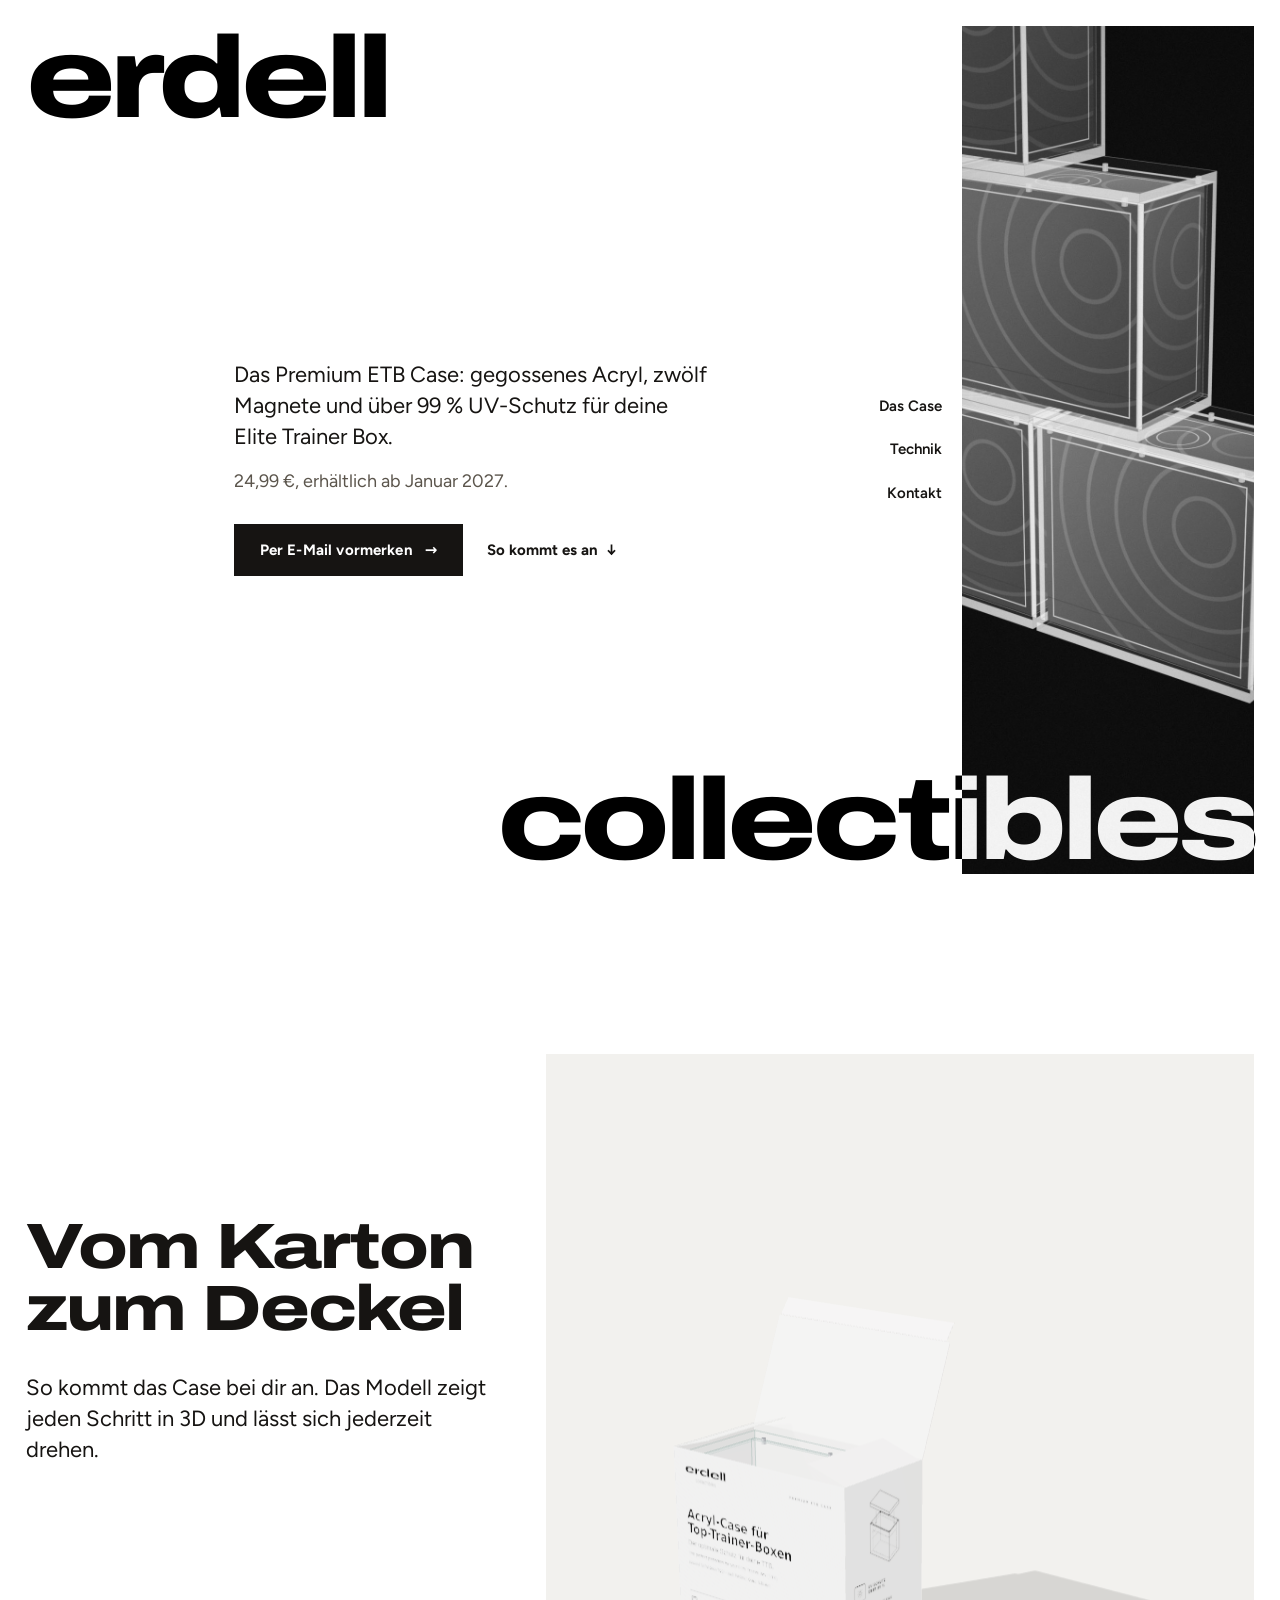
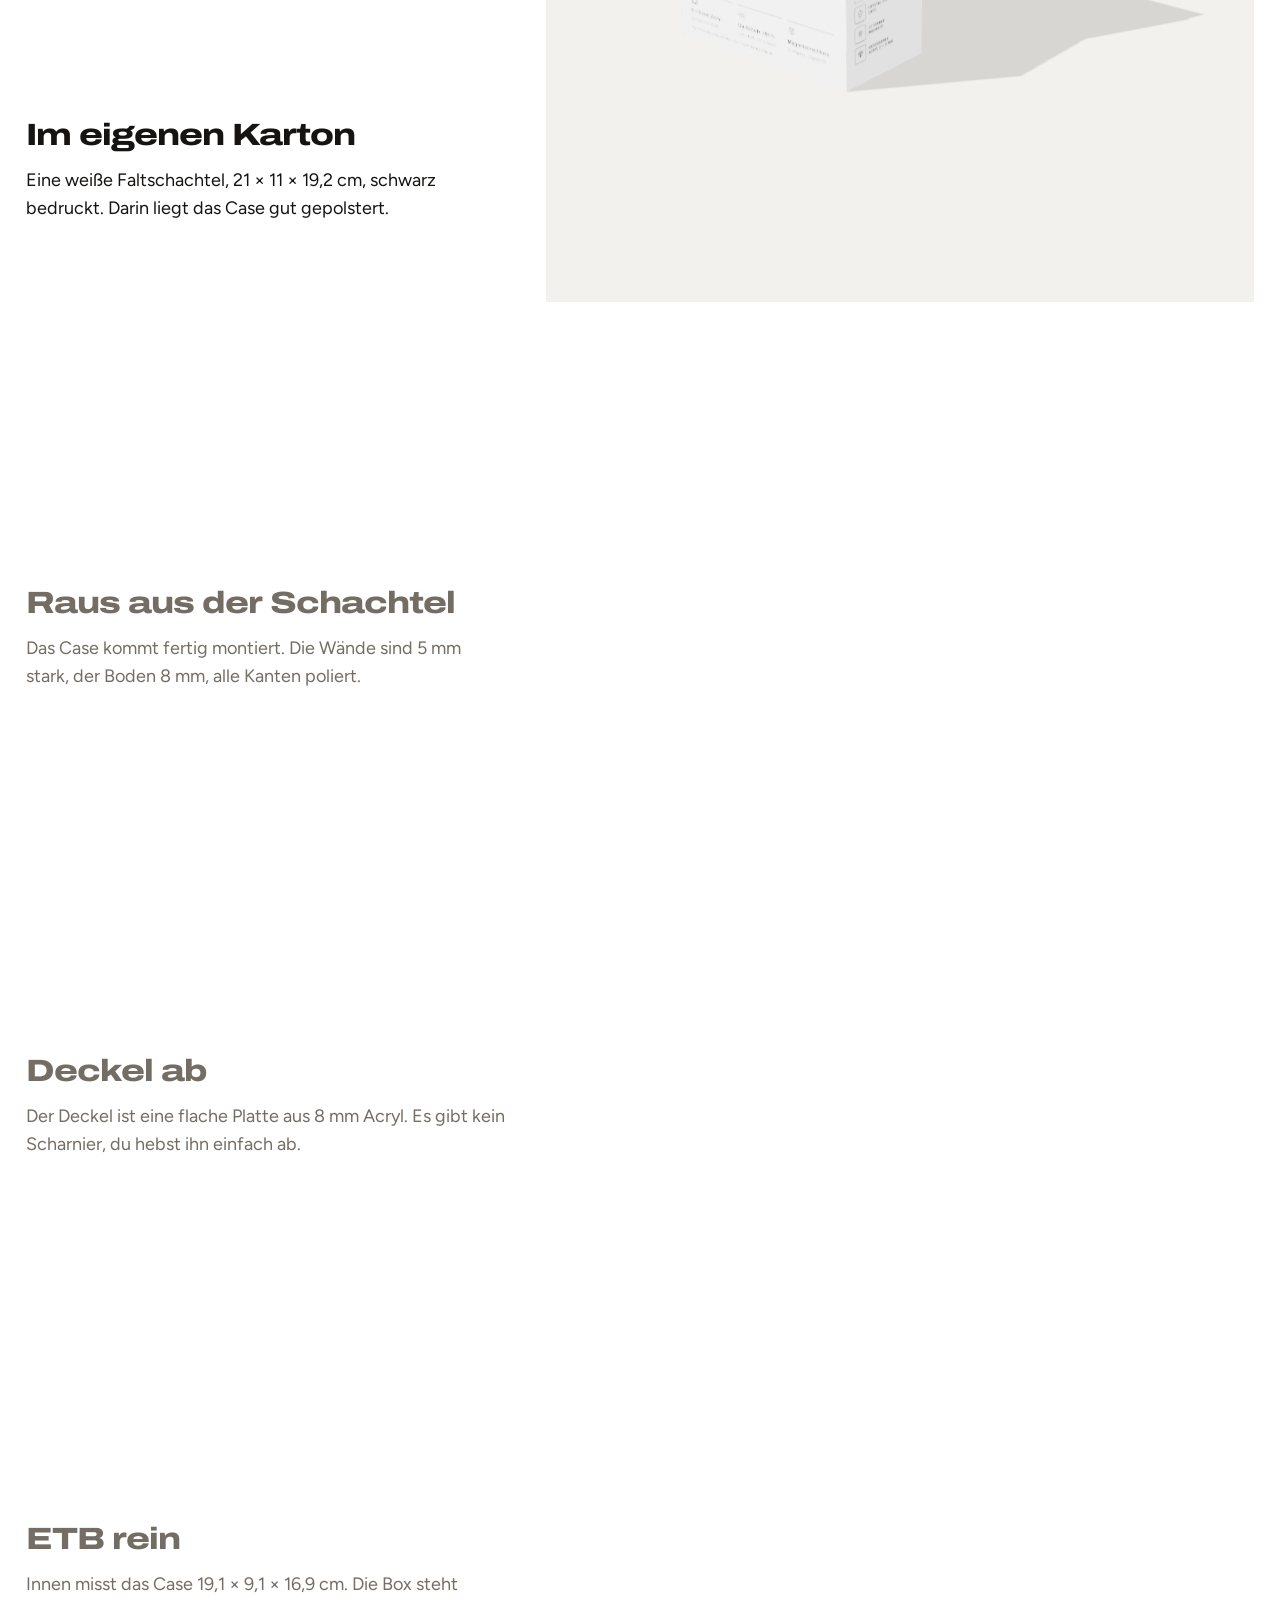
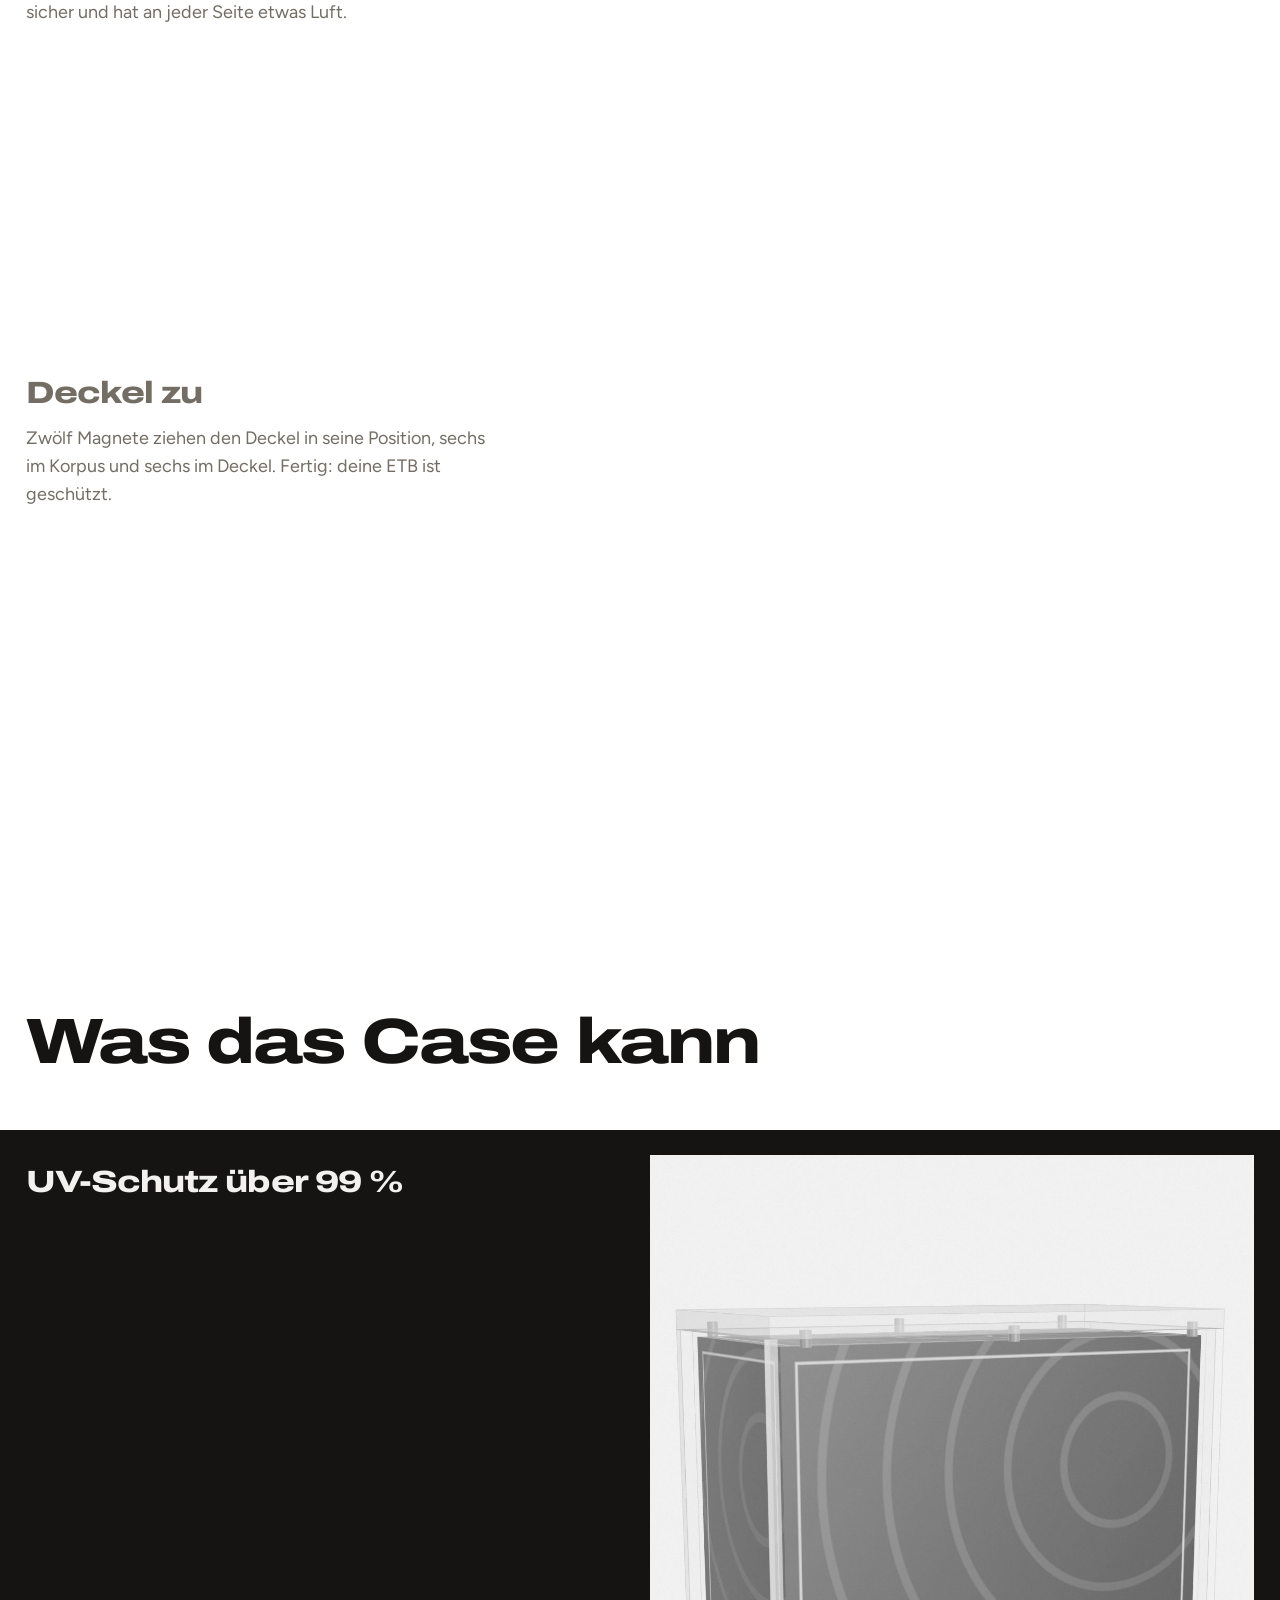
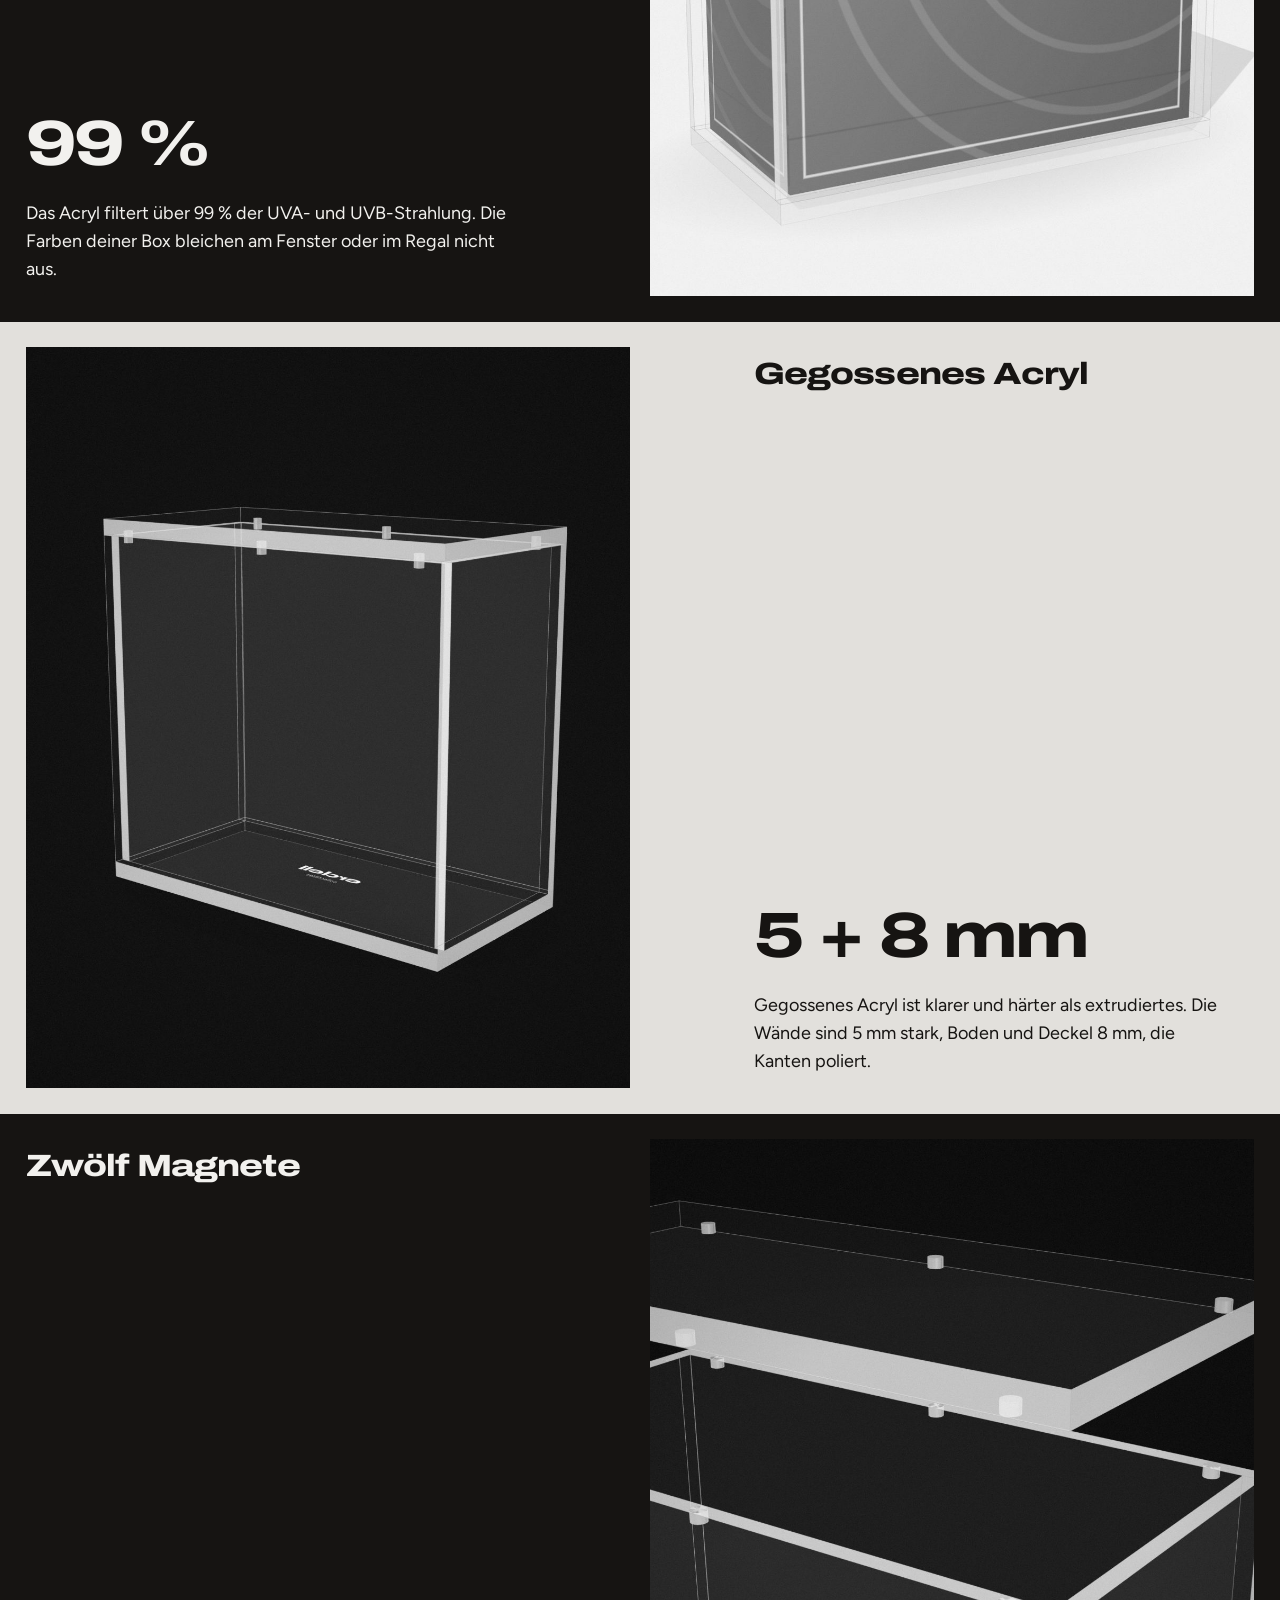
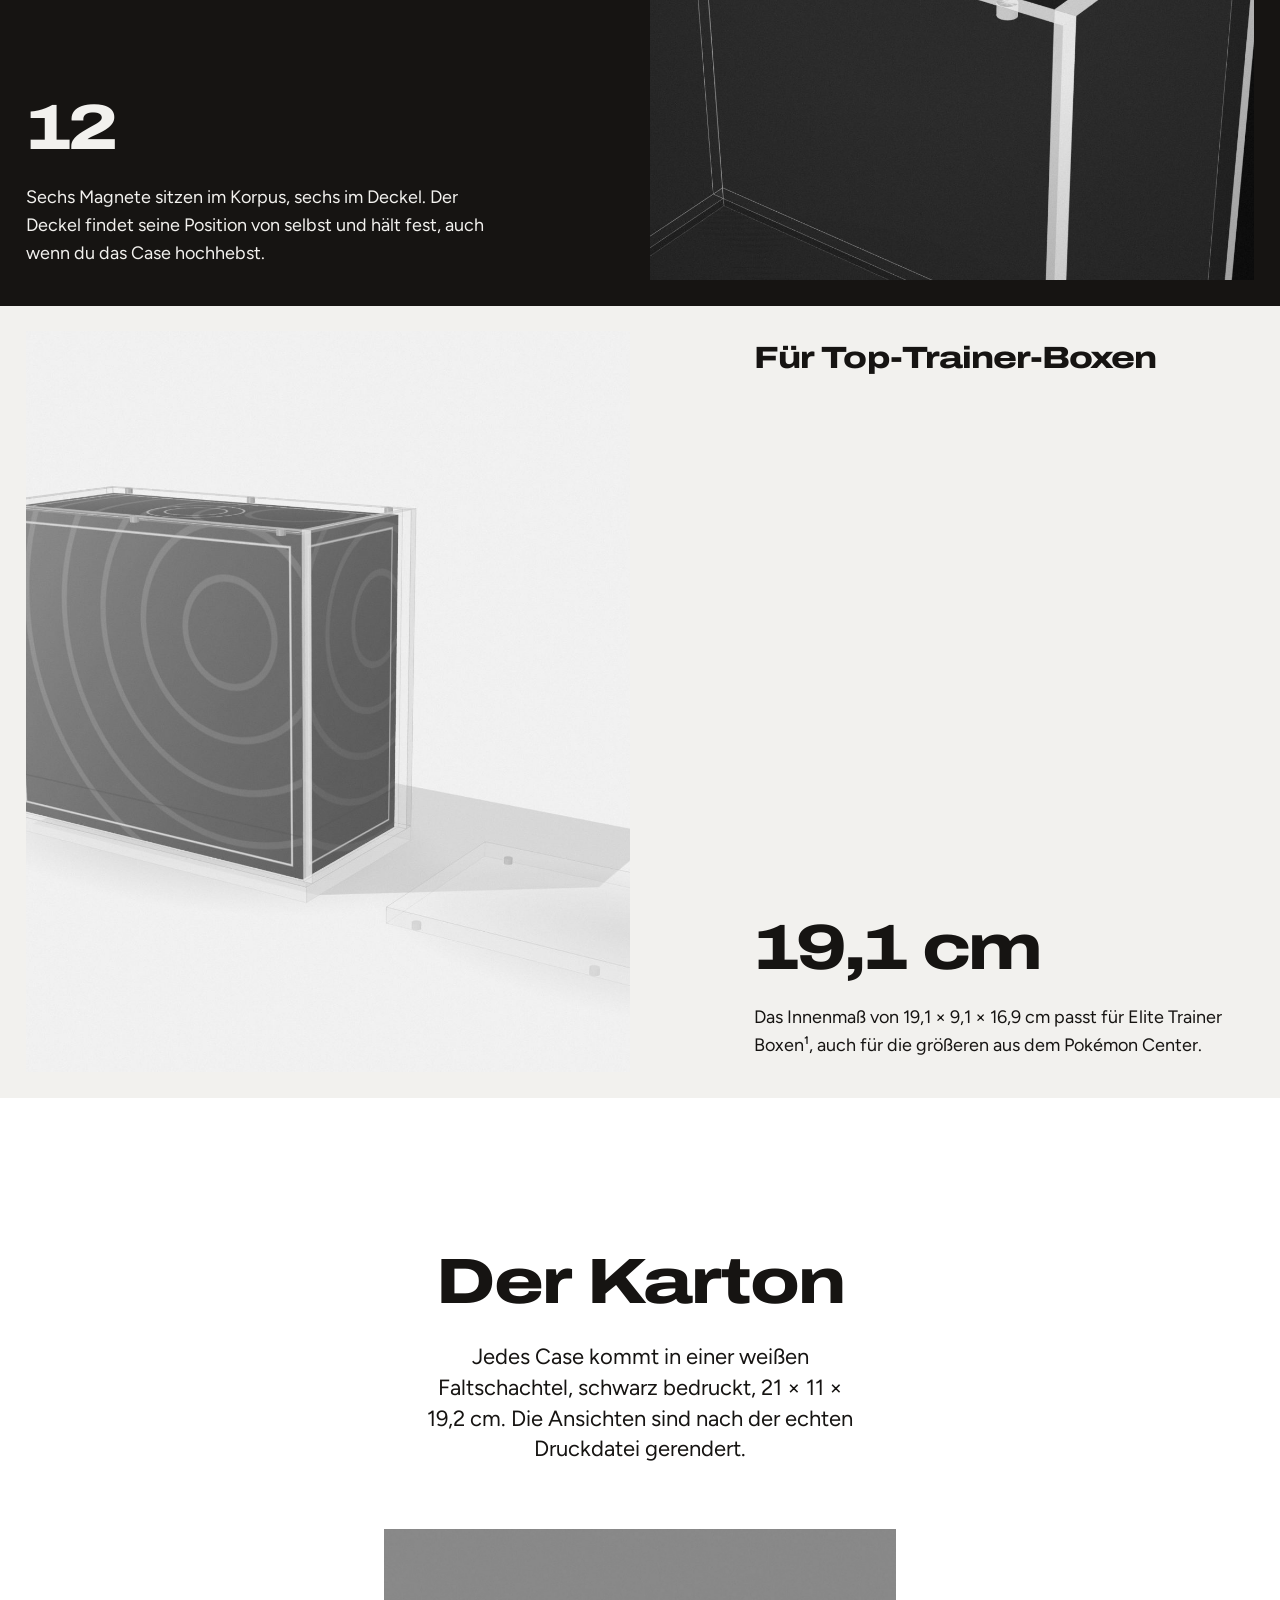
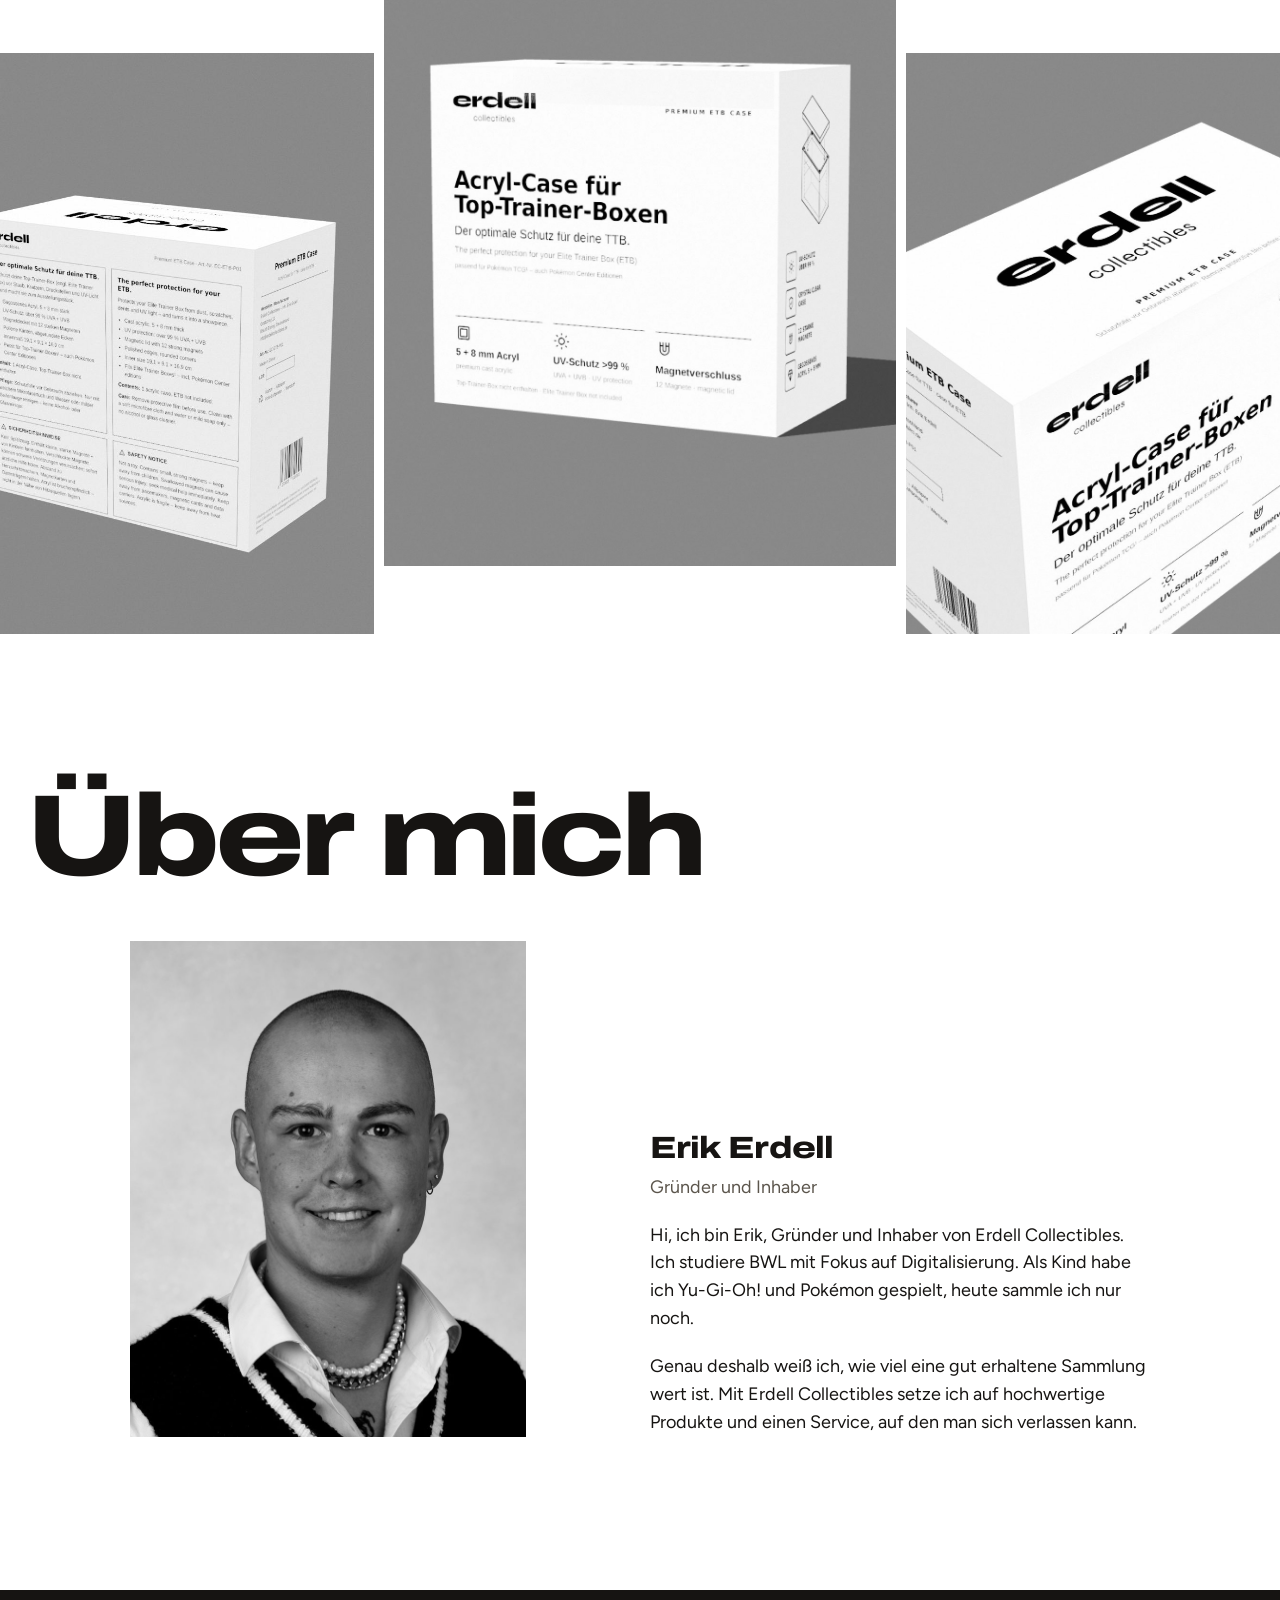
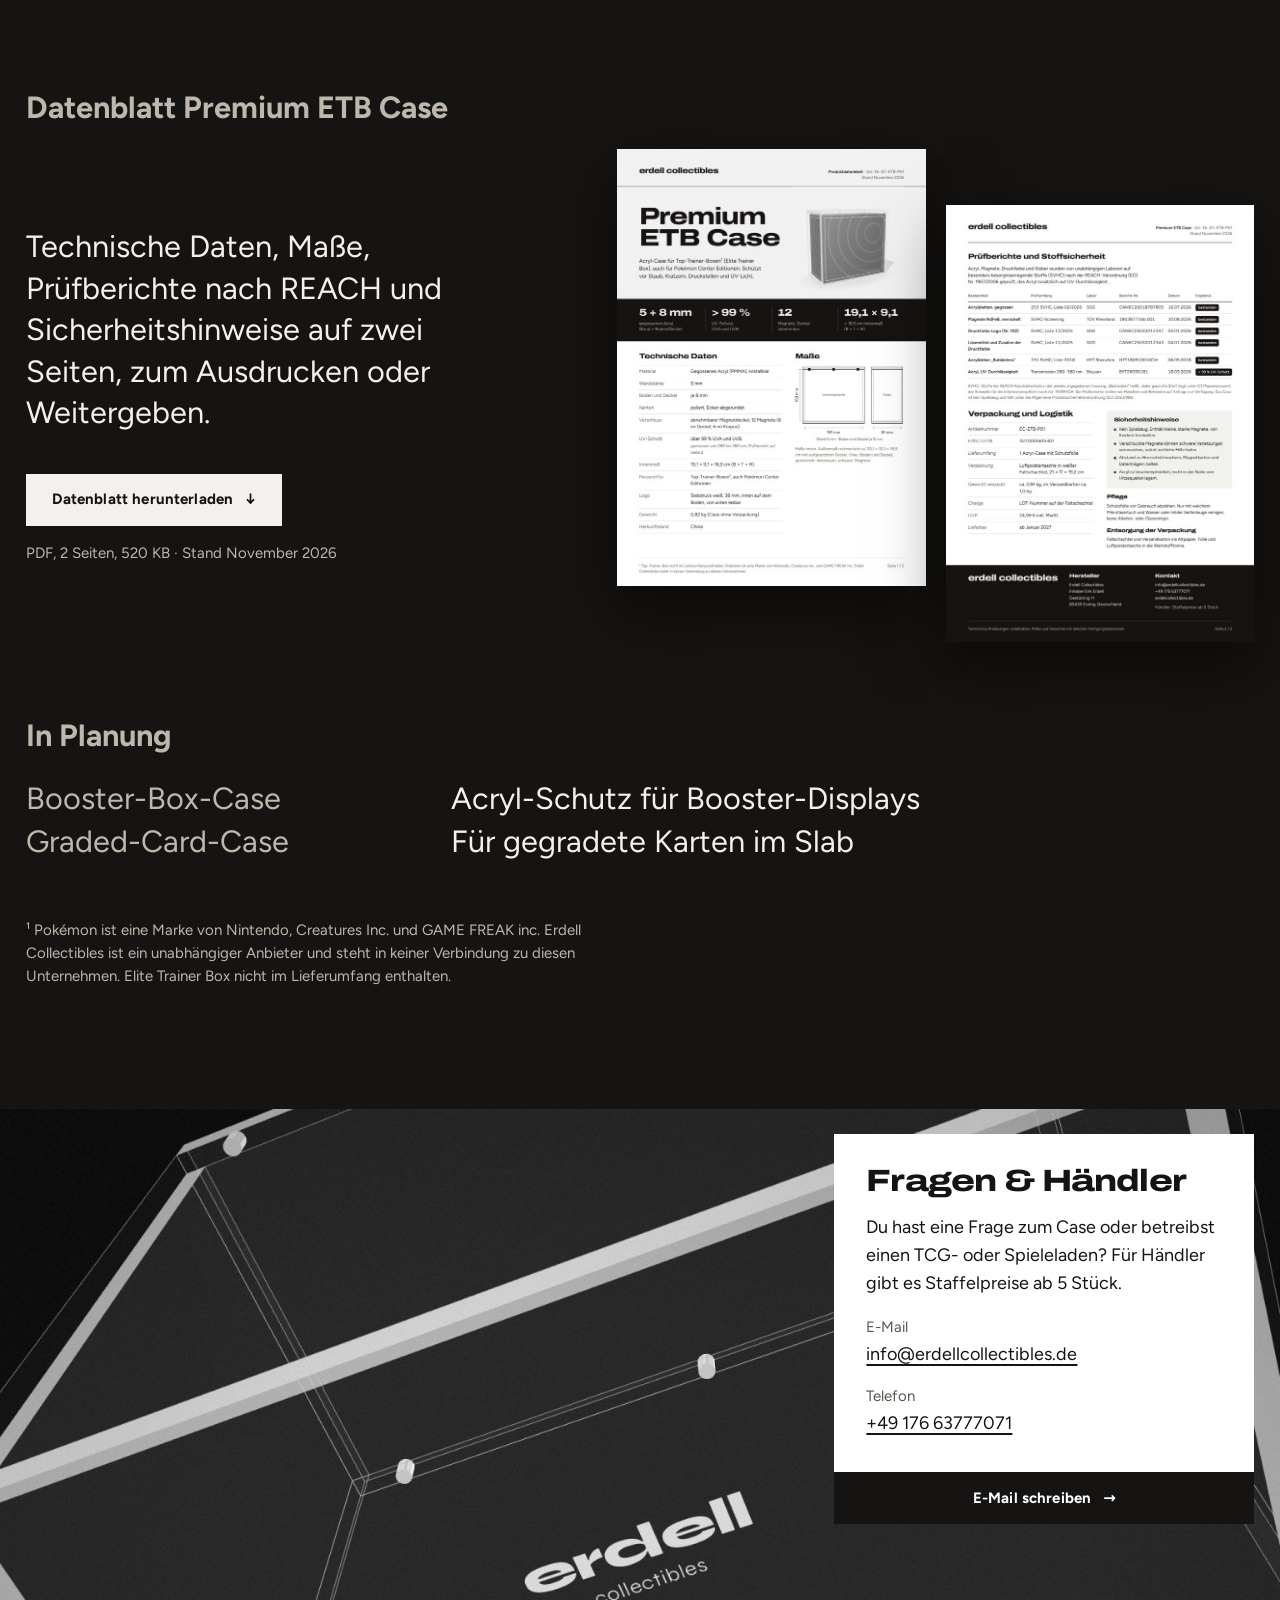
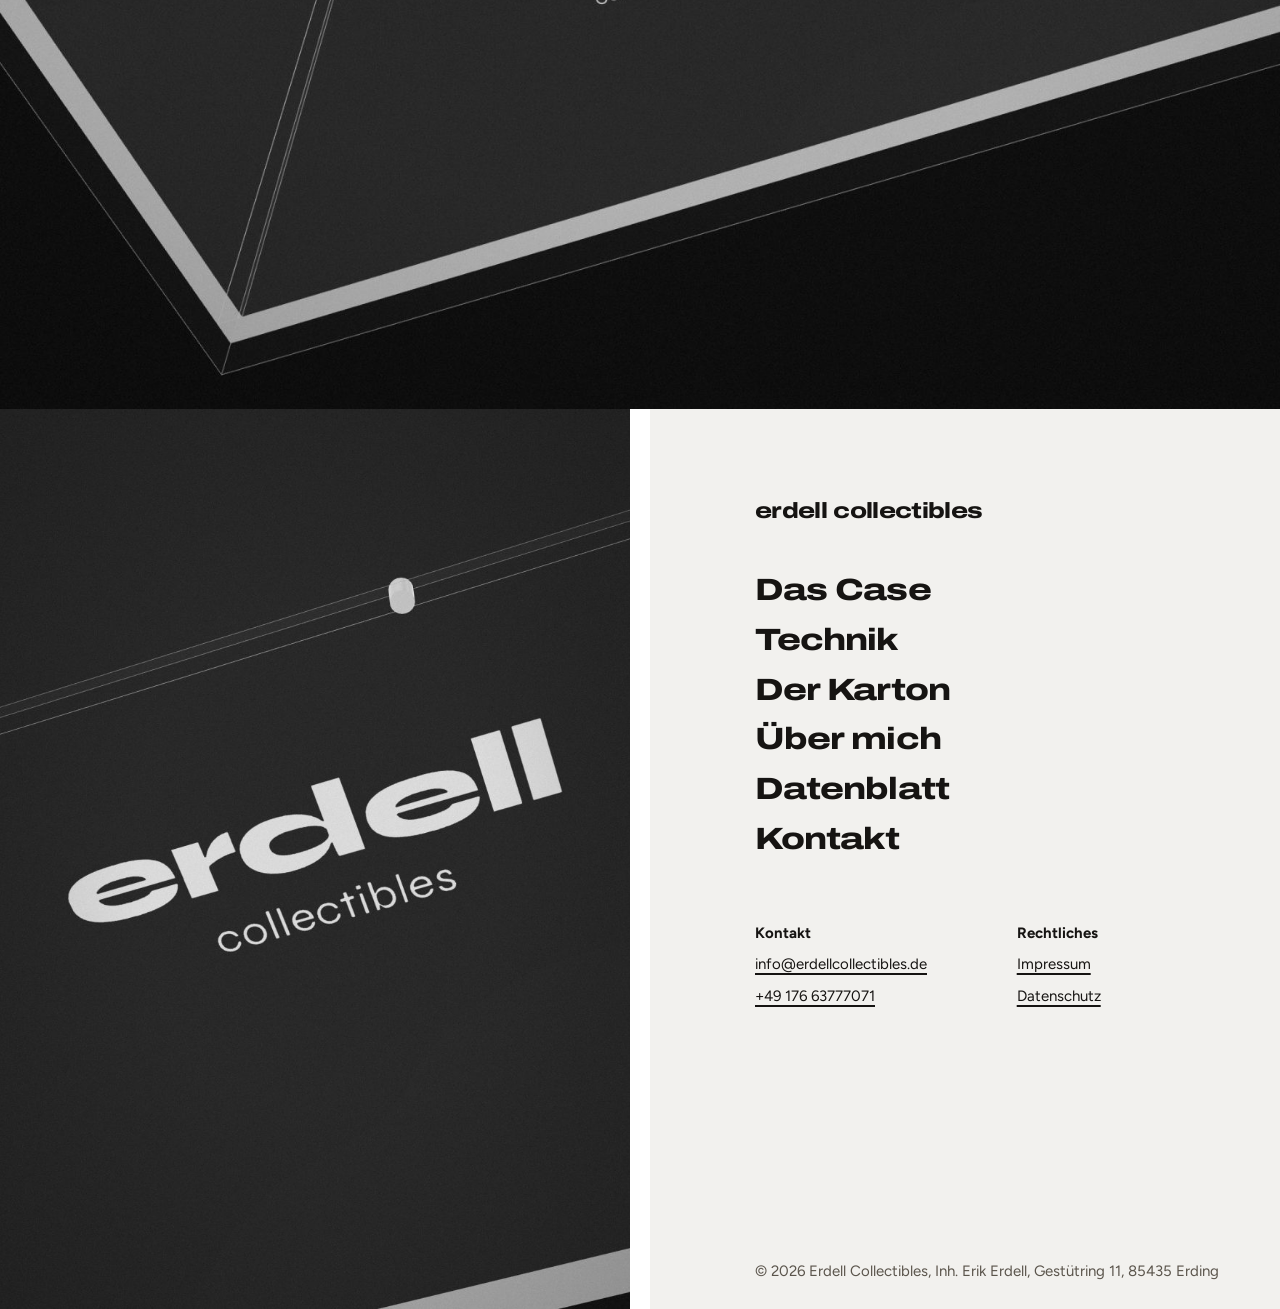
==== commit fd7286ad: "Datenblatt als PDF-Download statt Tabelle - Zweiseitiges Produktdatenblatt (technische Daten, Maße, " ====
--- a/index.html
+++ b/index.html
@@ -7,7 +7,7 @@
 <meta name="description" content="Das Premium ETB Case von Erdell Collectibles: gegossenes Acryl, zwölf Magnete und über 99 % UV-Schutz für deine Elite Trainer Box. 24,99 €, erhältlich ab Januar 2027.">
 <link rel="icon" type="image/png" href="img/favicon.png">
 <link rel="preload" href="fonts/archivo.woff2" as="font" type="font/woff2" crossorigin>
-<link rel="stylesheet" href="css/style.css">
+<link rel="stylesheet" href="css/style.css?v=2">
 <link rel="stylesheet" href="erdell-3d/case3d.css">
 <script>document.documentElement.classList.add('js');</script>
 </head>
@@ -159,20 +159,17 @@
 
 <section id="datenblatt" class="specs is-ink on-ink" aria-labelledby="datenblatt-t">
   <h2 id="datenblatt-t">Datenblatt Premium ETB Case</h2>
-  <dl>
-    <div class="row"><dt>Material</dt><dd>Gegossenes Acryl, kristallklar</dd></div>
-    <div class="row"><dt>Wandstärke</dt><dd>5&nbsp;mm</dd></div>
-    <div class="row"><dt>Boden und Deckel</dt><dd>8&nbsp;mm</dd></div>
-    <div class="row"><dt>Verschluss</dt><dd>12 Magnete, Deckel abnehmbar</dd></div>
-    <div class="row"><dt>UV-Schutz</dt><dd>über 99&nbsp;% (UVA und UVB)</dd></div>
-    <div class="row"><dt>Innenmaß</dt><dd>19,1 × 9,1 × 16,9&nbsp;cm</dd></div>
-    <div class="row"><dt>Gewicht</dt><dd>0,82&nbsp;kg</dd></div>
-    <div class="row"><dt>Verpackung</dt><dd>Faltschachtel, 21 × 11 × 19,2&nbsp;cm</dd></div>
-    <div class="row"><dt>Artikelnummer</dt><dd>EC-ETB-P01</dd></div>
-    <div class="row"><dt>EAN</dt><dd>4270005615301</dd></div>
-    <div class="row"><dt>Preis</dt><dd>24,99&nbsp;€</dd></div>
-    <div class="row"><dt>Lieferbar</dt><dd>ab Januar 2027</dd></div>
-  </dl>
+  <div class="sheet">
+    <div class="sheet-text">
+      <p class="sheet-lead">Technische Daten, Maße, Prüfberichte nach REACH und Sicherheitshinweise auf zwei Seiten, zum Ausdrucken oder Weitergeben.</p>
+      <a class="btn btn--light" href="downloads/erdell-premium-etb-case-datenblatt.pdf" download>Datenblatt herunterladen <span class="arrow" aria-hidden="true">↓</span></a>
+      <p class="sheet-meta">PDF, 2 Seiten, 520&nbsp;KB · Stand November 2026</p>
+    </div>
+    <a class="sheet-pages" href="downloads/erdell-premium-etb-case-datenblatt.pdf" tabindex="-1" aria-hidden="true">
+      <img src="img/datenblatt-seite-1.jpg" alt="" width="640" height="905" loading="lazy">
+      <img src="img/datenblatt-seite-2.jpg" alt="" width="640" height="905" loading="lazy">
+    </a>
+  </div>
   <h3>In Planung</h3>
   <dl>
     <div class="row"><dt>Booster-Box-Case</dt><dd>Acryl-Schutz für Booster-Displays</dd></div>
--- a/css/style.css
+++ b/css/style.css
@@ -227,6 +227,18 @@
 }
 .specs dt, .specs dd { margin: 0; }
 .specs dt { color: var(--on-ink-muted); }
+/* Datenblatt als PDF: Text mit Button, daneben die beiden Seiten */
+.sheet { display: grid; grid-template-columns: minmax(0, 5fr) minmax(0, 6fr); gap: 56px calc(var(--gap) * 3); align-items: center; margin-top: 8px; }
+.sheet-lead { font-size: var(--t-sub); line-height: 1.35; max-width: 24ch; }
+.sheet .btn { margin-top: 40px; }
+.btn--light { background: var(--on-ink); color: var(--ink); }
+.btn--light:hover { background: var(--paper); }
+.btn--light:hover .arrow { transform: translateY(3px); }
+.sheet-meta { margin-top: 16px; font-size: var(--t-small); color: var(--on-ink-muted); }
+.sheet-pages { display: grid; grid-template-columns: 1fr 1fr; gap: var(--gap); align-items: start; }
+.sheet-pages img { width: 100%; height: auto; box-shadow: 0 24px 60px rgba(0, 0, 0, .5); transition: transform .45s var(--ease); }
+.sheet-pages img + img { margin-top: 56px; }
+.sheet-pages:hover img { transform: translateY(-6px); }
 .specs .note { margin-top: 56px; font-size: var(--t-small); color: var(--on-ink-muted); max-width: 60ch; }
 
 /* ---------- 7. Kontakt: Karte auf dem Foto ---------- */
@@ -282,6 +294,7 @@
 @media (prefers-reduced-motion: reduce) {
   .js .rise { opacity: 1; transform: none; transition: none; }
   .btn, .btn .arrow, .link-arrow span, .footer-menu a, .step h3, .step p { transition: none; }
+  .sheet-pages img, .sheet-pages:hover img { transition: none; transform: none; }
 }
 
 /* ---------- Tablet ---------- */
@@ -336,6 +349,10 @@
   .specs { padding-top: 64px; padding-bottom: 72px; }
   .specs .row { grid-template-columns: 1fr; padding: 0 0 18px; }
   .specs dt { font-size: var(--t-small); line-height: 1.4; }
+  .sheet { grid-template-columns: 1fr; gap: 40px; }
+  .sheet-lead { font-size: var(--t-lead); }
+  .sheet .btn { margin-top: 28px; }
+  .sheet-pages img + img { margin-top: 32px; }
 
   .contact { min-height: 0; }
   .contact > img { position: static; height: 70svh; }
